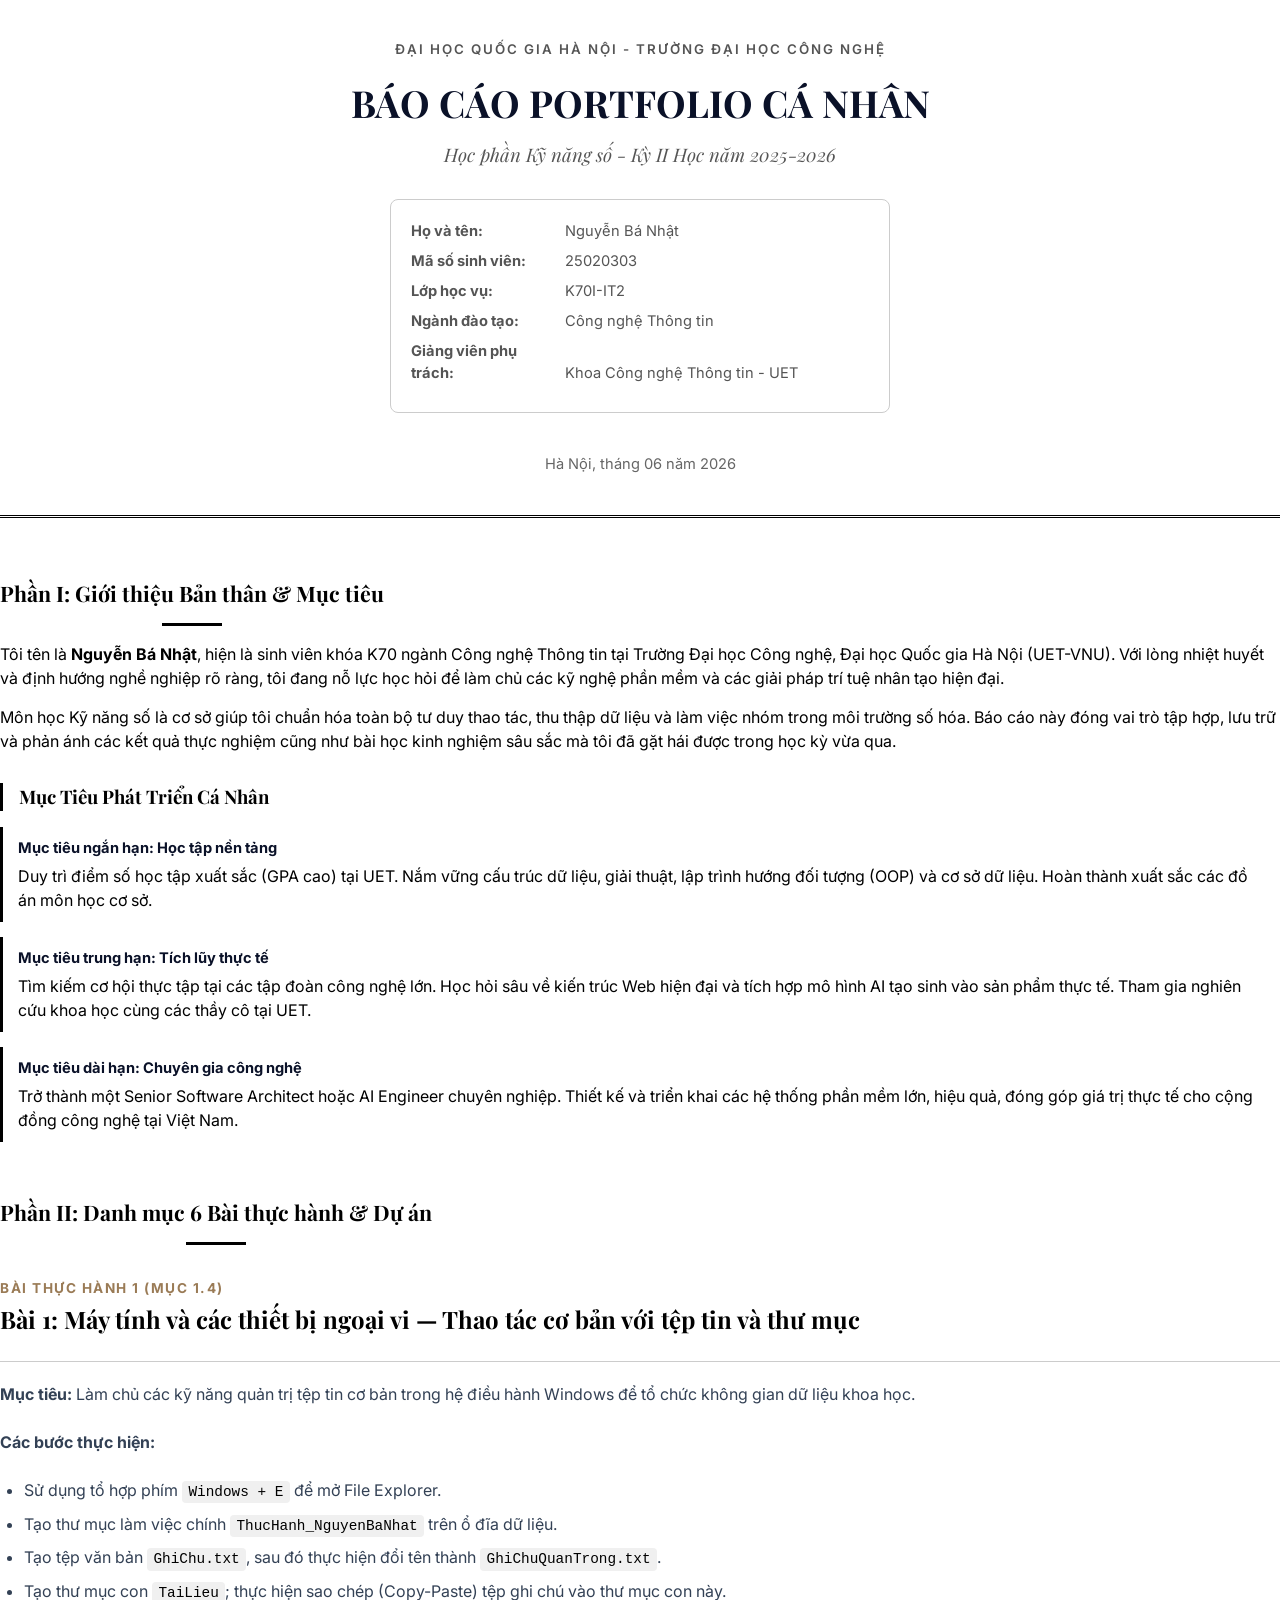
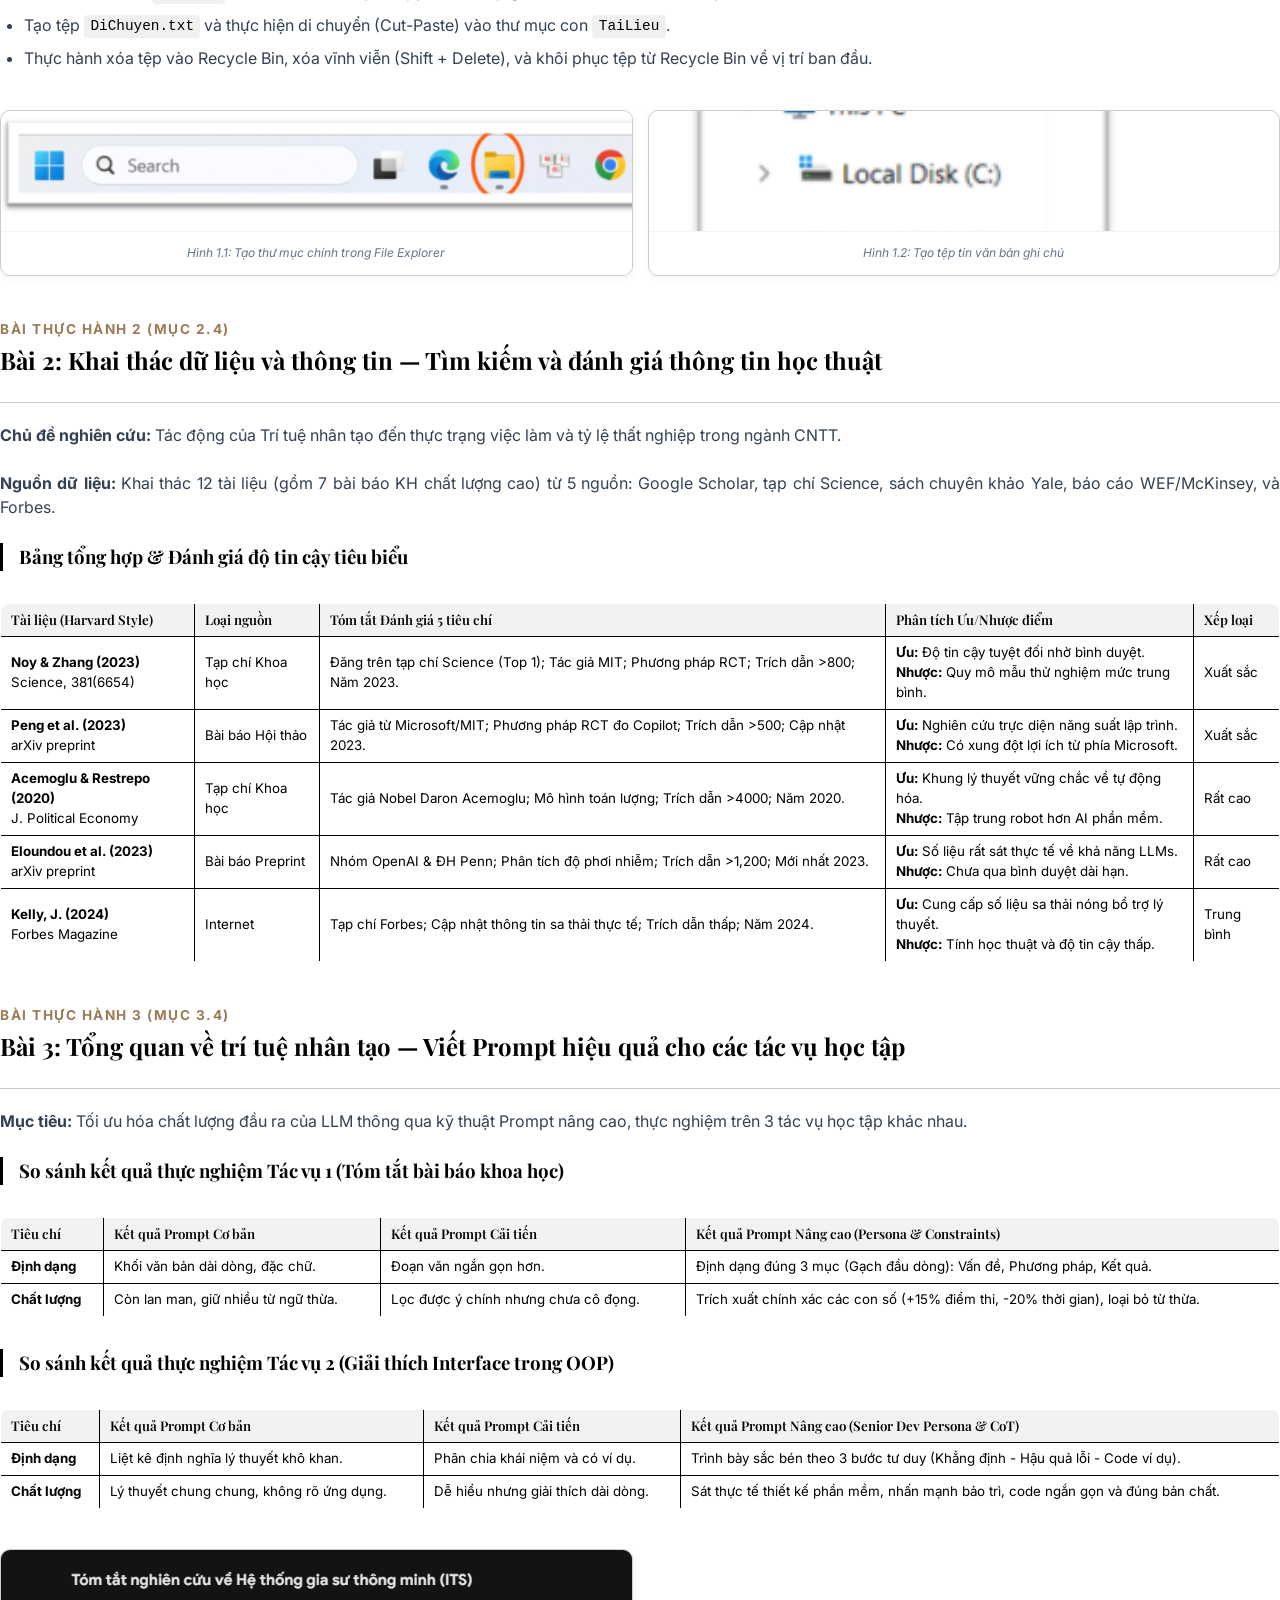
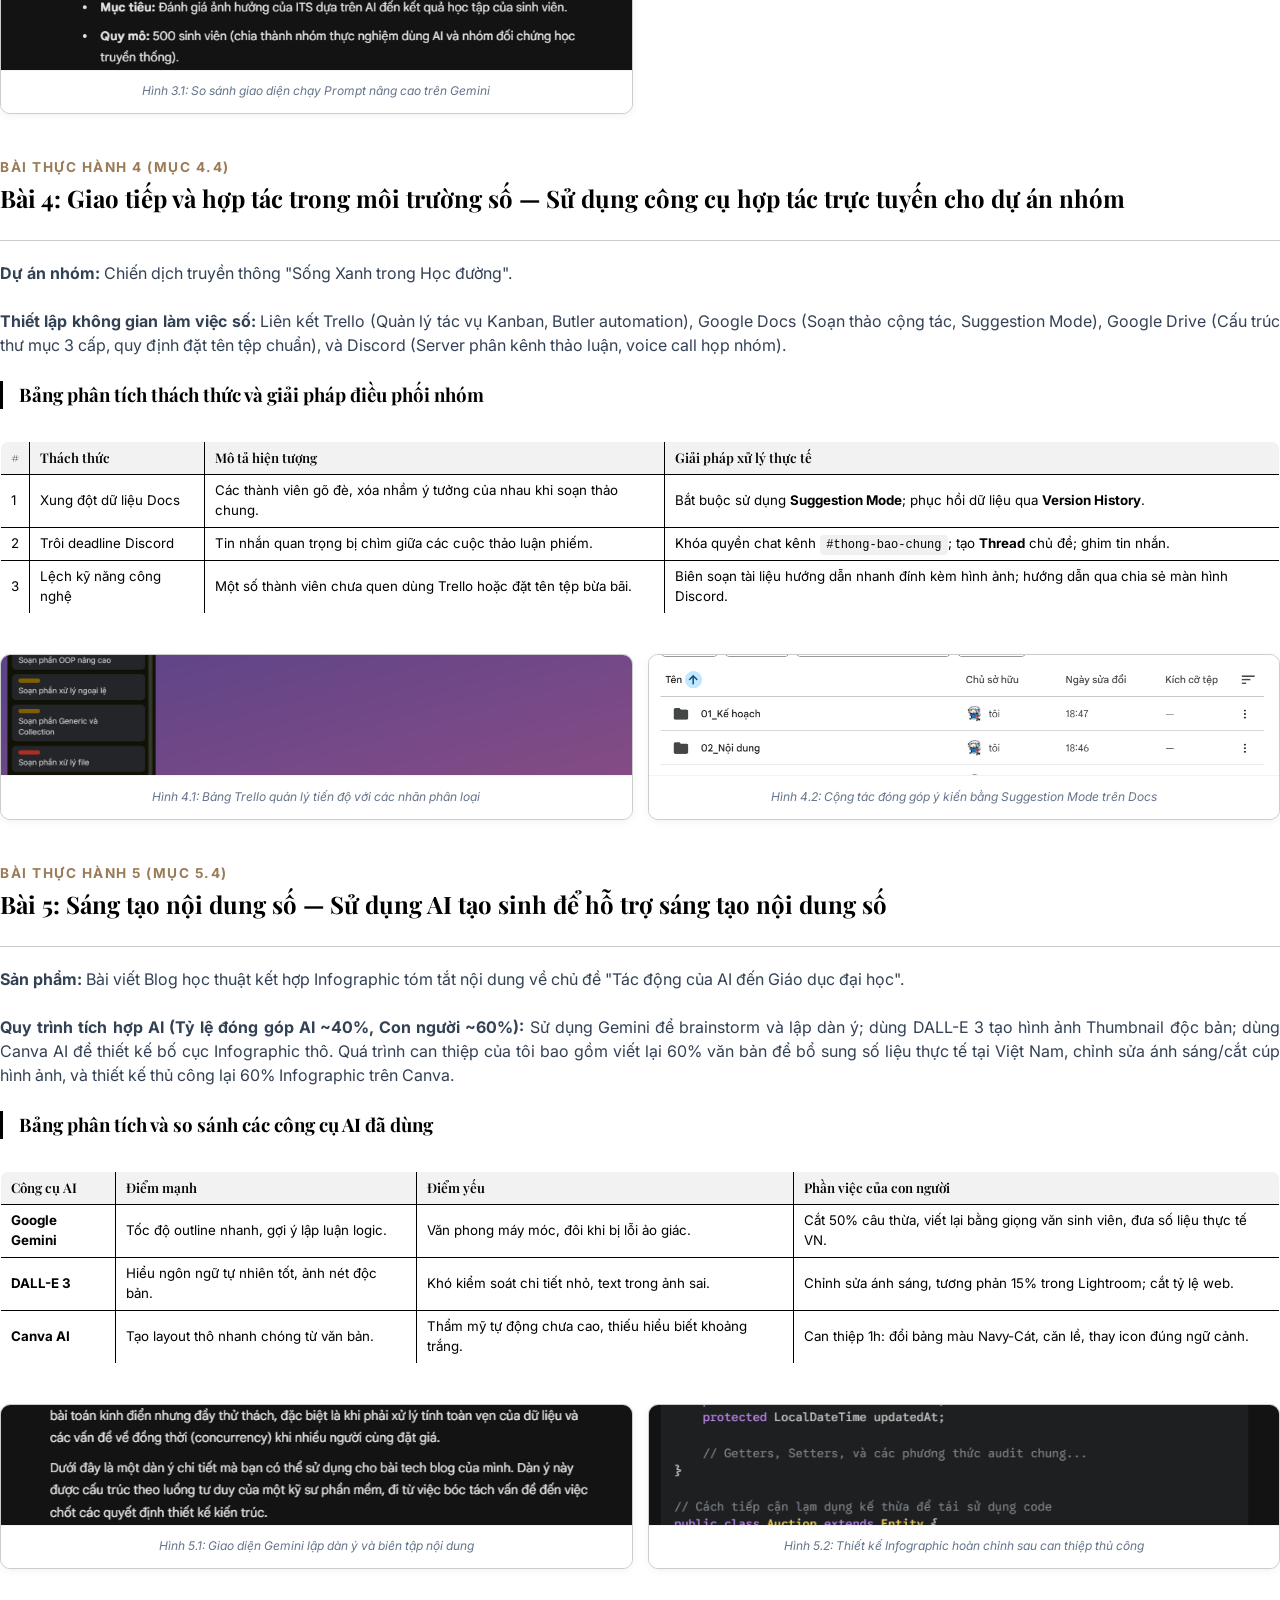
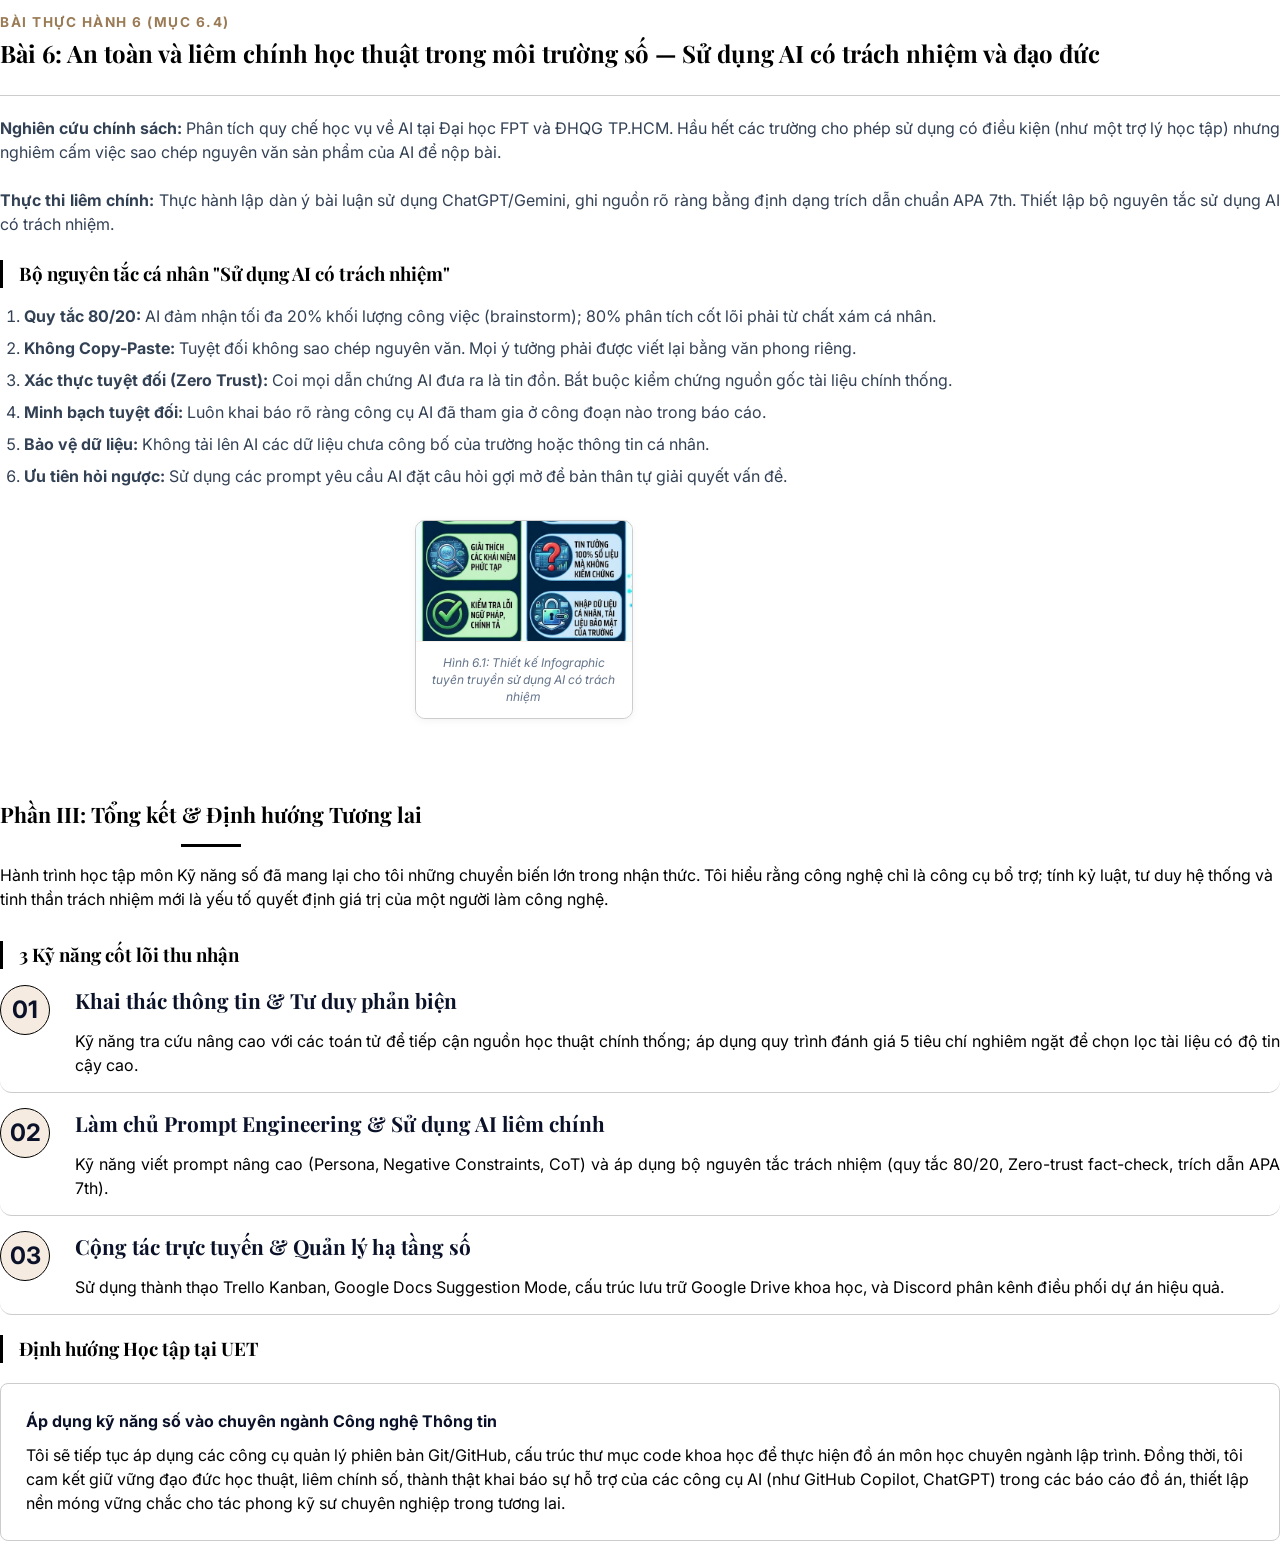
==== pdf-export.html @ 46c50c63 "feat: complete digital portfolio for Nguyen Ba Nhat 25020303" ====
<!DOCTYPE html>
<html lang="vi">
<head>
  <meta charset="UTF-8">
  <meta name="viewport" content="width=device-width, initial-scale=1.0">
  <title>Báo cáo Portfolio Cá nhân - Nguyễn Bá Nhật</title>
  <link rel="stylesheet" href="css/style.css">
  <link rel="stylesheet" href="css/print.css">
  <style>
    /* Specific print preview enhancements on screen */
    body {
      background-color: #fff;
    }
    .print-header-cover {
      text-align: center;
      padding: 40px 0;
      border-bottom: 3px double #000;
      margin-bottom: 40px;
    }
    .print-header-cover h1 {
      font-size: 28pt;
      font-family: 'Playfair Display', Georgia, serif;
      margin-bottom: 10px;
    }
    .print-header-cover p {
      font-size: 14pt;
      color: #555;
    }
    .print-meta-box {
      margin: 30px auto;
      max-width: 500px;
      border: 1px solid #ccc;
      padding: 20px;
      border-radius: 8px;
      text-align: left;
    }
    .print-meta-box p {
      margin-bottom: 8px;
      font-size: 11pt;
    }
    .print-meta-box strong {
      display: inline-block;
      width: 150px;
    }
  </style>
</head>
<body>

  <div class="container">
    
    <!-- Cover / Header Page -->
    <header class="print-header-cover">
      <p style="text-transform: uppercase; letter-spacing: 2px; font-weight: 600; font-size: 10pt;">Đại học Quốc gia Hà Nội - Trường Đại học Công nghệ</p>
      <h1 style="margin-top: 15px;">BÁO CÁO PORTFOLIO CÁ NHÂN</h1>
      <p class="serif-italic">Học phần Kỹ năng số - Kỳ II Học năm 2025-2026</p>
      
      <div class="print-meta-box">
        <p><strong>Họ và tên:</strong> Nguyễn Bá Nhật</p>
        <p><strong>Mã số sinh viên:</strong> 25020303</p>
        <p><strong>Lớp học vụ:</strong> K70I-IT2</p>
        <p><strong>Ngành đào tạo:</strong> Công nghệ Thông tin</p>
        <p><strong>Giảng viên phụ trách:</strong> Khoa Công nghệ Thông tin - UET</p>
      </div>
      <p style="margin-top: 40px; font-size: 11pt; color: #666;">Hà Nội, tháng 06 năm 2026</p>
    </header>

    <!-- SECTION 1: BIOGRAPHY & GOALS -->
    <section class="section">
      <h2 class="section-title">Phần I: Giới thiệu Bản thân & Mục tiêu</h2>
      
      <div class="bio-card" style="margin-top: 20px;">
        <p>Tôi tên là <strong>Nguyễn Bá Nhật</strong>, hiện là sinh viên khóa K70 ngành Công nghệ Thông tin tại Trường Đại học Công nghệ, Đại học Quốc gia Hà Nội (UET-VNU). Với lòng nhiệt huyết và định hướng nghề nghiệp rõ ràng, tôi đang nỗ lực học hỏi để làm chủ các kỹ nghệ phần mềm và các giải pháp trí tuệ nhân tạo hiện đại.</p>
        <p style="margin-top: 15px;">Môn học Kỹ năng số là cơ sở giúp tôi chuẩn hóa toàn bộ tư duy thao tác, thu thập dữ liệu và làm việc nhóm trong môi trường số hóa. Báo cáo này đóng vai trò tập hợp, lưu trữ và phản ánh các kết quả thực nghiệm cũng như bài học kinh nghiệm sâu sắc mà tôi đã gặt hái được trong học kỳ vừa qua.</p>
      </div>

      <h3 class="project-section-title">Mục Tiêu Phát Triển Cá Nhân</h3>
      
      <div class="goal-card">
        <h4 style="font-family: var(--font-sans); font-size: 11pt; font-weight: bold; margin-bottom: 5px;">Mục tiêu ngắn hạn: Học tập nền tảng</h4>
        <p>Duy trì điểm số học tập xuất sắc (GPA cao) tại UET. Nắm vững cấu trúc dữ liệu, giải thuật, lập trình hướng đối tượng (OOP) và cơ sở dữ liệu. Hoàn thành xuất sắc các đồ án môn học cơ sở.</p>
      </div>

      <div class="goal-card">
        <h4 style="font-family: var(--font-sans); font-size: 11pt; font-weight: bold; margin-bottom: 5px;">Mục tiêu trung hạn: Tích lũy thực tế</h4>
        <p>Tìm kiếm cơ hội thực tập tại các tập đoàn công nghệ lớn. Học hỏi sâu về kiến trúc Web hiện đại và tích hợp mô hình AI tạo sinh vào sản phẩm thực tế. Tham gia nghiên cứu khoa học cùng các thầy cô tại UET.</p>
      </div>

      <div class="goal-card" style="margin-bottom: 0;">
        <h4 style="font-family: var(--font-sans); font-size: 11pt; font-weight: bold; margin-bottom: 5px;">Mục tiêu dài hạn: Chuyên gia công nghệ</h4>
        <p>Trở thành một Senior Software Architect hoặc AI Engineer chuyên nghiệp. Thiết kế và triển khai các hệ thống phần mềm lớn, hiệu quả, đóng góp giá trị thực tế cho cộng đồng công nghệ tại Việt Nam.</p>
      </div>
    </section>

    <!-- SECTION 2: THE 6 PROJECTS (WITH PAGE BREAKS) -->
    <div class="page-break"></div>

    <section class="section">
      <h2 class="section-title" style="margin-bottom: 30px;">Phần II: Danh mục 6 Bài thực hành & Dự án</h2>

      <!-- BÀI 1 -->
      <article class="project-detail-card" id="bai1">
        <div class="project-header">
          <span class="project-code-badge">Bài thực hành 1 (Mục 1.4)</span>
          <h3 class="project-title" style="font-size: 16pt; margin-top: 5px;">Bài 1: Máy tính và các thiết bị ngoại vi — Thao tác cơ bản với tệp tin và thư mục</h3>
        </div>
        <div class="project-body">
          <p><strong>Mục tiêu:</strong> Làm chủ các kỹ năng quản trị tệp tin cơ bản trong hệ điều hành Windows để tổ chức không gian dữ liệu khoa học.</p>
          <p><strong>Các bước thực hiện:</strong></p>
          <ul>
            <li>Sử dụng tổ hợp phím <code>Windows + E</code> để mở File Explorer.</li>
            <li>Tạo thư mục làm việc chính <code>ThucHanh_NguyenBaNhat</code> trên ổ đĩa dữ liệu.</li>
            <li>Tạo tệp văn bản <code>GhiChu.txt</code>, sau đó thực hiện đổi tên thành <code>GhiChuQuanTrong.txt</code>.</li>
            <li>Tạo thư mục con <code>TaiLieu</code>; thực hiện sao chép (Copy-Paste) tệp ghi chú vào thư mục con này.</li>
            <li>Tạo tệp <code>DiChuyen.txt</code> và thực hiện di chuyển (Cut-Paste) vào thư mục con <code>TaiLieu</code>.</li>
            <li>Thực hành xóa tệp vào Recycle Bin, xóa vĩnh viễn (Shift + Delete), và khôi phục tệp từ Recycle Bin về vị trí ban đầu.</li>
          </ul>
          <div class="image-gallery">
            <div class="image-container">
              <img src="images/bai1_image1.png" alt="Mở File Explorer">
              <div class="image-caption">Hình 1.1: Tạo thư mục chính trong File Explorer</div>
            </div>
            <div class="image-container">
              <img src="images/bai1_image2.png" alt="Tạo tệp và đổi tên">
              <div class="image-caption">Hình 1.2: Tạo tệp tin văn bản ghi chú</div>
            </div>
          </div>
        </div>
      </article>

      <div class="page-break"></div>

      <!-- BÀI 2 -->
      <article class="project-detail-card" id="bai2">
        <div class="project-header">
          <span class="project-code-badge">Bài thực hành 2 (Mục 2.4)</span>
          <h3 class="project-title" style="font-size: 16pt; margin-top: 5px;">Bài 2: Khai thác dữ liệu và thông tin — Tìm kiếm và đánh giá thông tin học thuật</h3>
        </div>
        <div class="project-body">
          <p><strong>Chủ đề nghiên cứu:</strong> Tác động của Trí tuệ nhân tạo đến thực trạng việc làm và tỷ lệ thất nghiệp trong ngành CNTT.</p>
          <p><strong>Nguồn dữ liệu:</strong> Khai thác 12 tài liệu (gồm 7 bài báo KH chất lượng cao) từ 5 nguồn: Google Scholar, tạp chí Science, sách chuyên khảo Yale, báo cáo WEF/McKinsey, và Forbes.</p>
          
          <h4 class="project-section-title" style="font-size: 11pt;">Bảng tổng hợp & Đánh giá độ tin cậy tiêu biểu</h4>
          <div class="table-responsive">
            <table>
              <thead>
                <tr>
                  <th>Tài liệu (Harvard Style)</th>
                  <th>Loại nguồn</th>
                  <th>Tóm tắt Đánh giá 5 tiêu chí</th>
                  <th>Phân tích Ưu/Nhược điểm</th>
                  <th>Xếp loại</th>
                </tr>
              </thead>
              <tbody>
                <tr>
                  <td><strong>Noy & Zhang (2023)</strong><br>Science, 381(6654)</td>
                  <td>Tạp chí Khoa học</td>
                  <td>Đăng trên tạp chí Science (Top 1); Tác giả MIT; Phương pháp RCT; Trích dẫn >800; Năm 2023.</td>
                  <td><strong>Ưu:</strong> Độ tin cậy tuyệt đối nhờ bình duyệt.<br><strong>Nhược:</strong> Quy mô mẫu thử nghiệm mức trung bình.</td>
                  <td>Xuất sắc</td>
                </tr>
                <tr>
                  <td><strong>Peng et al. (2023)</strong><br>arXiv preprint</td>
                  <td>Bài báo Hội thảo</td>
                  <td>Tác giả từ Microsoft/MIT; Phương pháp RCT đo Copilot; Trích dẫn >500; Cập nhật 2023.</td>
                  <td><strong>Ưu:</strong> Nghiên cứu trực diện năng suất lập trình.<br><strong>Nhược:</strong> Có xung đột lợi ích từ phía Microsoft.</td>
                  <td>Xuất sắc</td>
                </tr>
                <tr>
                  <td><strong>Acemoglu & Restrepo (2020)</strong><br>J. Political Economy</td>
                  <td>Tạp chí Khoa học</td>
                  <td>Tác giả Nobel Daron Acemoglu; Mô hình toán lượng; Trích dẫn >4000; Năm 2020.</td>
                  <td><strong>Ưu:</strong> Khung lý thuyết vững chắc về tự động hóa.<br><strong>Nhược:</strong> Tập trung robot hơn AI phần mềm.</td>
                  <td>Rất cao</td>
                </tr>
                <tr>
                  <td><strong>Eloundou et al. (2023)</strong><br>arXiv preprint</td>
                  <td>Bài báo Preprint</td>
                  <td>Nhóm OpenAI & ĐH Penn; Phân tích độ phơi nhiễm; Trích dẫn >1,200; Mới nhất 2023.</td>
                  <td><strong>Ưu:</strong> Số liệu rất sát thực tế về khả năng LLMs.<br><strong>Nhược:</strong> Chưa qua bình duyệt dài hạn.</td>
                  <td>Rất cao</td>
                </tr>
                <tr>
                  <td><strong>Kelly, J. (2024)</strong><br>Forbes Magazine</td>
                  <td>Internet</td>
                  <td>Tạp chí Forbes; Cập nhật thông tin sa thải thực tế; Trích dẫn thấp; Năm 2024.</td>
                  <td><strong>Ưu:</strong> Cung cấp số liệu sa thải nóng bổ trợ lý thuyết.<br><strong>Nhược:</strong> Tính học thuật và độ tin cậy thấp.</td>
                  <td>Trung bình</td>
                </tr>
              </tbody>
            </table>
          </div>
        </div>
      </article>

      <div class="page-break"></div>

      <!-- BÀI 3 -->
      <article class="project-detail-card" id="bai3">
        <div class="project-header">
          <span class="project-code-badge">Bài thực hành 3 (Mục 3.4)</span>
          <h3 class="project-title" style="font-size: 16pt; margin-top: 5px;">Bài 3: Tổng quan về trí tuệ nhân tạo — Viết Prompt hiệu quả cho các tác vụ học tập</h3>
        </div>
        <div class="project-body">
          <p><strong>Mục tiêu:</strong> Tối ưu hóa chất lượng đầu ra của LLM thông qua kỹ thuật Prompt nâng cao, thực nghiệm trên 3 tác vụ học tập khác nhau.</p>
          
          <h4 class="project-section-title" style="font-size: 11pt;">So sánh kết quả thực nghiệm Tác vụ 1 (Tóm tắt bài báo khoa học)</h4>
          <div class="table-responsive">
            <table>
              <thead>
                <tr>
                  <th>Tiêu chí</th>
                  <th>Kết quả Prompt Cơ bản</th>
                  <th>Kết quả Prompt Cải tiến</th>
                  <th>Kết quả Prompt Nâng cao (Persona & Constraints)</th>
                </tr>
              </thead>
              <tbody>
                <tr>
                  <td><strong>Định dạng</strong></td>
                  <td>Khối văn bản dài dòng, đặc chữ.</td>
                  <td>Đoạn văn ngắn gọn hơn.</td>
                  <td>Định dạng đúng 3 mục (Gạch đầu dòng): Vấn đề, Phương pháp, Kết quả.</td>
                </tr>
                <tr>
                  <td><strong>Chất lượng</strong></td>
                  <td>Còn lan man, giữ nhiều từ ngữ thừa.</td>
                  <td>Lọc được ý chính nhưng chưa cô đọng.</td>
                  <td>Trích xuất chính xác các con số (+15% điểm thi, -20% thời gian), loại bỏ từ thừa.</td>
                </tr>
              </tbody>
            </table>
          </div>

          <h4 class="project-section-title" style="font-size: 11pt;">So sánh kết quả thực nghiệm Tác vụ 2 (Giải thích Interface trong OOP)</h4>
          <div class="table-responsive">
            <table>
              <thead>
                <tr>
                  <th>Tiêu chí</th>
                  <th>Kết quả Prompt Cơ bản</th>
                  <th>Kết quả Prompt Cải tiến</th>
                  <th>Kết quả Prompt Nâng cao (Senior Dev Persona & CoT)</th>
                </tr>
              </thead>
              <tbody>
                <tr>
                  <td><strong>Định dạng</strong></td>
                  <td>Liệt kê định nghĩa lý thuyết khô khan.</td>
                  <td>Phân chia khái niệm và có ví dụ.</td>
                  <td>Trình bày sắc bén theo 3 bước tư duy (Khẳng định - Hậu quả lỗi - Code ví dụ).</td>
                </tr>
                <tr>
                  <td><strong>Chất lượng</strong></td>
                  <td>Lý thuyết chung chung, không rõ ứng dụng.</td>
                  <td>Dễ hiểu nhưng giải thích dài dòng.</td>
                  <td>Sát thực tế thiết kế phần mềm, nhấn mạnh bảo trì, code ngắn gọn và đúng bản chất.</td>
                </tr>
              </tbody>
            </table>
          </div>
          
          <div class="image-gallery">
            <div class="image-container">
              <img src="images/bai3_image1.png" alt="Giao diện Gemini Prompt">
              <div class="image-caption">Hình 3.1: So sánh giao diện chạy Prompt nâng cao trên Gemini</div>
            </div>
          </div>
        </div>
      </article>

      <div class="page-break"></div>

      <!-- BÀI 4 -->
      <article class="project-detail-card" id="bai4">
        <div class="project-header">
          <span class="project-code-badge">Bài thực hành 4 (Mục 4.4)</span>
          <h3 class="project-title" style="font-size: 16pt; margin-top: 5px;">Bài 4: Giao tiếp và hợp tác trong môi trường số — Sử dụng công cụ hợp tác trực tuyến cho dự án nhóm</h3>
        </div>
        <div class="project-body">
          <p><strong>Dự án nhóm:</strong> Chiến dịch truyền thông "Sống Xanh trong Học đường".</p>
          <p><strong>Thiết lập không gian làm việc số:</strong> Liên kết Trello (Quản lý tác vụ Kanban, Butler automation), Google Docs (Soạn thảo cộng tác, Suggestion Mode), Google Drive (Cấu trúc thư mục 3 cấp, quy định đặt tên tệp chuẩn), và Discord (Server phân kênh thảo luận, voice call họp nhóm).</p>
          
          <h4 class="project-section-title" style="font-size: 11pt;">Bảng phân tích thách thức và giải pháp điều phối nhóm</h4>
          <div class="table-responsive">
            <table>
              <thead>
                <tr>
                  <th>#</th>
                  <th>Thách thức</th>
                  <th>Mô tả hiện tượng</th>
                  <th>Giải pháp xử lý thực tế</th>
                </tr>
              </thead>
              <tbody>
                <tr>
                  <td>1</td>
                  <td>Xung đột dữ liệu Docs</td>
                  <td>Các thành viên gõ đè, xóa nhầm ý tưởng của nhau khi soạn thảo chung.</td>
                  <td>Bắt buộc sử dụng <strong>Suggestion Mode</strong>; phục hồi dữ liệu qua <strong>Version History</strong>.</td>
                </tr>
                <tr>
                  <td>2</td>
                  <td>Trôi deadline Discord</td>
                  <td>Tin nhắn quan trọng bị chìm giữa các cuộc thảo luận phiếm.</td>
                  <td>Khóa quyền chat kênh <code>#thong-bao-chung</code>; tạo <strong>Thread</strong> chủ đề; ghim tin nhắn.</td>
                </tr>
                <tr>
                  <td>3</td>
                  <td>Lệch kỹ năng công nghệ</td>
                  <td>Một số thành viên chưa quen dùng Trello hoặc đặt tên tệp bừa bãi.</td>
                  <td>Biên soạn tài liệu hướng dẫn nhanh đính kèm hình ảnh; hướng dẫn qua chia sẻ màn hình Discord.</td>
                </tr>
              </tbody>
            </table>
          </div>

          <div class="image-gallery">
            <div class="image-container">
              <img src="images/bai4_(2)_80d5d9b0c937e09552dcafcce8f8a5b0e832713e.png" alt="Trello Kanban">
              <div class="image-caption">Hình 4.1: Bảng Trello quản lý tiến độ với các nhãn phân loại</div>
            </div>
            <div class="image-container">
              <img src="images/bai4_(2)_13f76d329a7dc441f8fa4ffda34621fa7b4040cb.png" alt="Docs comments">
              <div class="image-caption">Hình 4.2: Cộng tác đóng góp ý kiến bằng Suggestion Mode trên Docs</div>
            </div>
          </div>
        </div>
      </article>

      <div class="page-break"></div>

      <!-- BÀI 5 -->
      <article class="project-detail-card" id="bai5">
        <div class="project-header">
          <span class="project-code-badge">Bài thực hành 5 (Mục 5.4)</span>
          <h3 class="project-title" style="font-size: 16pt; margin-top: 5px;">Bài 5: Sáng tạo nội dung số — Sử dụng AI tạo sinh để hỗ trợ sáng tạo nội dung số</h3>
        </div>
        <div class="project-body">
          <p><strong>Sản phẩm:</strong> Bài viết Blog học thuật kết hợp Infographic tóm tắt nội dung về chủ đề "Tác động của AI đến Giáo dục đại học".</p>
          <p><strong>Quy trình tích hợp AI (Tỷ lệ đóng góp AI ~40%, Con người ~60%):</strong> Sử dụng Gemini để brainstorm và lập dàn ý; dùng DALL-E 3 tạo hình ảnh Thumbnail độc bản; dùng Canva AI để thiết kế bố cục Infographic thô. Quá trình can thiệp của tôi bao gồm viết lại 60% văn bản để bổ sung số liệu thực tế tại Việt Nam, chỉnh sửa ánh sáng/cắt cúp hình ảnh, và thiết kế thủ công lại 60% Infographic trên Canva.</p>

          <h4 class="project-section-title" style="font-size: 11pt;">Bảng phân tích và so sánh các công cụ AI đã dùng</h4>
          <div class="table-responsive">
            <table>
              <thead>
                <tr>
                  <th>Công cụ AI</th>
                  <th>Điểm mạnh</th>
                  <th>Điểm yếu</th>
                  <th>Phần việc của con người</th>
                </tr>
              </thead>
              <tbody>
                <tr>
                  <td><strong>Google Gemini</strong></td>
                  <td>Tốc độ outline nhanh, gợi ý lập luận logic.</td>
                  <td>Văn phong máy móc, đôi khi bị lỗi ảo giác.</td>
                  <td>Cắt 50% câu thừa, viết lại bằng giọng văn sinh viên, đưa số liệu thực tế VN.</td>
                </tr>
                <tr>
                  <td><strong>DALL-E 3</strong></td>
                  <td>Hiểu ngôn ngữ tự nhiên tốt, ảnh nét độc bản.</td>
                  <td>Khó kiểm soát chi tiết nhỏ, text trong ảnh sai.</td>
                  <td>Chỉnh sửa ánh sáng, tương phản 15% trong Lightroom; cắt tỷ lệ web.</td>
                </tr>
                <tr>
                  <td><strong>Canva AI</strong></td>
                  <td>Tạo layout thô nhanh chóng từ văn bản.</td>
                  <td>Thẩm mỹ tự động chưa cao, thiếu hiểu biết khoảng trắng.</td>
                  <td>Can thiệp 1h: đổi bảng màu Navy-Cát, căn lề, thay icon đúng ngữ cảnh.</td>
                </tr>
              </tbody>
            </table>
          </div>

          <div class="image-gallery">
            <div class="image-container">
              <img src="images/bai5-bao-cao-hoan-chinh_adabdca97a1362fccfc19e27cd3705e4e8fc357b.png" alt="Gemini prompt">
              <div class="image-caption">Hình 5.1: Giao diện Gemini lập dàn ý và biên tập nội dung</div>
            </div>
            <div class="image-container">
              <img src="images/bai5-bao-cao-hoan-chinh_466dec86fec41b1c2113a55e6bddceabb9483af5.png" alt="Canva final design">
              <div class="image-caption">Hình 5.2: Thiết kế Infographic hoàn chỉnh sau can thiệp thủ công</div>
            </div>
          </div>
        </div>
      </article>

      <div class="page-break"></div>

      <!-- BÀI 6 -->
      <article class="project-detail-card" id="bai6" style="margin-bottom: 0;">
        <div class="project-header">
          <span class="project-code-badge">Bài thực hành 6 (Mục 6.4)</span>
          <h3 class="project-title" style="font-size: 16pt; margin-top: 5px;">Bài 6: An toàn và liêm chính học thuật trong môi trường số — Sử dụng AI có trách nhiệm và đạo đức</h3>
        </div>
        <div class="project-body">
          <p><strong>Nghiên cứu chính sách:</strong> Phân tích quy chế học vụ về AI tại Đại học FPT và ĐHQG TP.HCM. Hầu hết các trường cho phép sử dụng có điều kiện (như một trợ lý học tập) nhưng nghiêm cấm việc sao chép nguyên văn sản phẩm của AI để nộp bài.</p>
          <p><strong>Thực thi liêm chính:</strong> Thực hành lập dàn ý bài luận sử dụng ChatGPT/Gemini, ghi nguồn rõ ràng bằng định dạng trích dẫn chuẩn APA 7th. Thiết lập bộ nguyên tắc sử dụng AI có trách nhiệm.</p>

          <h4 class="project-section-title" style="font-size: 11pt;">Bộ nguyên tắc cá nhân "Sử dụng AI có trách nhiệm"</h4>
          <ol>
            <li><strong>Quy tắc 80/20:</strong> AI đảm nhận tối đa 20% khối lượng công việc (brainstorm); 80% phân tích cốt lõi phải từ chất xám cá nhân.</li>
            <li><strong>Không Copy-Paste:</strong> Tuyệt đối không sao chép nguyên văn. Mọi ý tưởng phải được viết lại bằng văn phong riêng.</li>
            <li><strong>Xác thực tuyệt đối (Zero Trust):</strong> Coi mọi dẫn chứng AI đưa ra là tin đồn. Bắt buộc kiểm chứng nguồn gốc tài liệu chính thống.</li>
            <li><strong>Minh bạch tuyệt đối:</strong> Luôn khai báo rõ ràng công cụ AI đã tham gia ở công đoạn nào trong báo cáo.</li>
            <li><strong>Bảo vệ dữ liệu:</strong> Không tải lên AI các dữ liệu chưa công bố của trường hoặc thông tin cá nhân.</li>
            <li><strong>Ưu tiên hỏi ngược:</strong> Sử dụng các prompt yêu cầu AI đặt câu hỏi gợi mở để bản thân tự giải quyết vấn đề.</li>
          </ol>

          <div class="image-gallery" style="grid-template-columns: 1fr; max-width: 450px; margin: 2rem auto 0 auto;">
            <div class="image-container">
              <img src="images/bai6_image1.jpg" alt="AI Ethics Infographic" style="height: auto; max-height: 500px; object-fit: contain;">
              <div class="image-caption">Hình 6.1: Thiết kế Infographic tuyên truyền sử dụng AI có trách nhiệm</div>
            </div>
          </div>
        </div>
      </article>
    </section>

    <!-- SECTION 3: REFLECTIONS & SKILLS -->
    <div class="page-break"></div>

    <section class="section">
      <h2 class="section-title">Phần III: Tổng kết & Định hướng Tương lai</h2>
      
      <div class="bio-card" style="margin-top: 20px;">
        <p>Hành trình học tập môn Kỹ năng số đã mang lại cho tôi những chuyển biến lớn trong nhận thức. Tôi hiểu rằng công nghệ chỉ là công cụ bổ trợ; tính kỷ luật, tư duy hệ thống và tinh thần trách nhiệm mới là yếu tố quyết định giá trị của một người làm công nghệ.</p>
      </div>

      <h3 class="project-section-title">3 Kỹ năng cốt lõi thu nhận</h3>
      
      <div class="skill-row" style="margin-top: 20px;">
        <div class="skill-icon-box">01</div>
        <div class="skill-details">
          <h4>Khai thác thông tin & Tư duy phản biện</h4>
          <p>Kỹ năng tra cứu nâng cao với các toán tử để tiếp cận nguồn học thuật chính thống; áp dụng quy trình đánh giá 5 tiêu chí nghiêm ngặt để chọn lọc tài liệu có độ tin cậy cao.</p>
        </div>
      </div>

      <div class="skill-row">
        <div class="skill-icon-box">02</div>
        <div class="skill-details">
          <h4>Làm chủ Prompt Engineering & Sử dụng AI liêm chính</h4>
          <p>Kỹ năng viết prompt nâng cao (Persona, Negative Constraints, CoT) và áp dụng bộ nguyên tắc trách nhiệm (quy tắc 80/20, Zero-trust fact-check, trích dẫn APA 7th).</p>
        </div>
      </div>

      <div class="skill-row" style="border-bottom: none; margin-bottom: 0; padding-bottom: 0;">
        <div class="skill-icon-box">03</div>
        <div class="skill-details">
          <h4>Cộng tác trực tuyến & Quản lý hạ tầng số</h4>
          <p>Sử dụng thành thạo Trello Kanban, Google Docs Suggestion Mode, cấu trúc lưu trữ Google Drive khoa học, và Discord phân kênh điều phối dự án hiệu quả.</p>
        </div>
      </div>

      <div class="page-break"></div>

      <h3 class="project-section-title">Định hướng Học tập tại UET</h3>
      <div style="border: 1px solid #ccc; padding: 25px; border-radius: 8px; margin-top: 20px;">
        <h4 style="font-family: var(--font-sans); font-size: 12pt; font-weight: bold; margin-bottom: 10px;">Áp dụng kỹ năng số vào chuyên ngành Công nghệ Thông tin</h4>
        <p>Tôi sẽ tiếp tục áp dụng các công cụ quản lý phiên bản Git/GitHub, cấu trúc thư mục code khoa học để thực hiện đồ án môn học chuyên ngành lập trình. Đồng thời, tôi cam kết giữ vững đạo đức học thuật, liêm chính số, thành thật khai báo sự hỗ trợ của các công cụ AI (như GitHub Copilot, ChatGPT) trong các báo cáo đồ án, thiết lập nền móng vững chắc cho tác phong kỹ sư chuyên nghiệp trong tương lai.</p>
      </div>
    </section>

  </div>

  <script src="js/main.js"></script>
  <script src="js/pdf.js"></script>
</body>
</html>
---- css/style.css ----
/* ==========================================
   DARK ACADEMIA MEETS MODERN TECH
   Design System & Main Stylesheet
   Owner: Nguyen Ba Nhat (25020303)
   ========================================== */

/* Google Fonts Import */
@import url('https://fonts.googleapis.com/css2?family=Inter:wght@300;400;500;600;700&family=Playfair+Display:ital,wght@0,400;0,600;0,700;1,400&display=swap');

:root {
  /* Color Palette */
  --bg-cream: #FAF6F0;
  --bg-cream-dark: #F5EBE0;
  --navy-dark: #0A1128;
  --navy-medium: #111F4D;
  --navy-light: #1C3177;
  --gold-primary: #C5A880;
  --gold-accent: #D4AF37;
  --gold-dark: #9A7B56;
  --text-dark: #1E293B;
  --text-light: #F8FAFC;
  --text-muted: #64748B;
  --border-gold: rgba(197, 168, 128, 0.3);
  --border-white: rgba(255, 255, 255, 0.1);
  --glass-bg: rgba(250, 246, 240, 0.85);
  --glass-bg-dark: rgba(10, 17, 40, 0.85);
  
  /* Fonts */
  --font-serif: 'Playfair Display', Georgia, serif;
  --font-sans: 'Inter', system-ui, -apple-system, sans-serif;
  
  /* Shadows & Transitions */
  --shadow-sm: 0 2px 8px rgba(10, 17, 40, 0.05);
  --shadow-md: 0 8px 20px rgba(10, 17, 40, 0.08);
  --shadow-lg: 0 15px 35px rgba(10, 17, 40, 0.12);
  --transition-smooth: all 0.4s cubic-bezier(0.16, 1, 0.3, 1);
}

/* Reset & Base Styles */
* {
  box-sizing: border-box;
  margin: 0;
  padding: 0;
}

html {
  scroll-behavior: smooth;
}

body {
  font-family: var(--font-sans);
  color: var(--text-dark);
  background-color: var(--bg-cream);
  line-height: 1.6;
  overflow-x: hidden;
}

h1, h2, h3, h4, h5, h6 {
  font-family: var(--font-serif);
  font-weight: 700;
  color: var(--navy-dark);
}

a {
  text-decoration: none;
  color: inherit;
  transition: var(--transition-smooth);
}

/* Scrollbar Style */
::-webkit-scrollbar {
  width: 10px;
}
::-webkit-scrollbar-track {
  background: var(--bg-cream-dark);
}
::-webkit-scrollbar-thumb {
  background: var(--navy-medium);
  border-radius: 5px;
  border: 2px solid var(--bg-cream-dark);
}
::-webkit-scrollbar-thumb:hover {
  background: var(--gold-accent);
}

/* Typography Helpers */
.serif-italic {
  font-family: var(--font-serif);
  font-style: italic;
}

/* Navigation Bar */
.navbar {
  position: fixed;
  top: 0;
  left: 0;
  width: 100%;
  z-index: 1000;
  background-color: var(--glass-bg);
  backdrop-filter: blur(12px);
  -webkit-backdrop-filter: blur(12px);
  border-bottom: 1px solid var(--border-gold);
  box-shadow: var(--shadow-sm);
  transition: var(--transition-smooth);
}

.navbar-container {
  display: flex;
  justify-content: space-between;
  align-items: center;
  max-width: 1200px;
  margin: 0 auto;
  padding: 1rem 2rem;
}

.logo a {
  display: flex;
  flex-direction: column;
}

.logo-title {
  font-family: var(--font-serif);
  font-size: 1.4rem;
  font-weight: 700;
  color: var(--navy-dark);
  letter-spacing: 0.5px;
}

.logo-subtitle {
  font-size: 0.75rem;
  text-transform: uppercase;
  letter-spacing: 2px;
  color: var(--gold-dark);
  font-weight: 600;
}

.nav-menu {
  display: flex;
  align-items: center;
  list-style: none;
  gap: 2rem;
}

.nav-link {
  font-weight: 500;
  font-size: 0.95rem;
  color: var(--navy-dark);
  position: relative;
  padding: 0.5rem 0;
  letter-spacing: 0.5px;
}

.nav-link::after {
  content: '';
  position: absolute;
  bottom: 0;
  left: 0;
  width: 0;
  height: 2px;
  background-color: var(--gold-accent);
  transition: var(--transition-smooth);
}

.nav-link:hover {
  color: var(--gold-dark);
}

.nav-link:hover::after,
.nav-link.active::after {
  width: 100%;
}

.nav-link.active {
  color: var(--navy-medium);
  font-weight: 600;
}

/* Premium PDF Button */
.btn-pdf {
  display: flex;
  align-items: center;
  gap: 0.5rem;
  background: linear-gradient(135deg, var(--navy-dark), var(--navy-medium));
  color: var(--text-light);
  padding: 0.6rem 1.2rem;
  border-radius: 30px;
  font-size: 0.85rem;
  font-weight: 600;
  border: 1px solid var(--gold-primary);
  box-shadow: 0 4px 15px rgba(26, 31, 77, 0.2);
  cursor: pointer;
  transition: var(--transition-smooth);
}

.btn-pdf:hover {
  transform: translateY(-2px);
  background: linear-gradient(135deg, var(--navy-medium), var(--navy-light));
  box-shadow: 0 6px 20px rgba(197, 168, 128, 0.4);
  border-color: var(--gold-accent);
}

.btn-pdf svg {
  fill: currentColor;
  width: 16px;
  height: 16px;
}

.menu-toggle {
  display: none;
  flex-direction: column;
  justify-content: space-between;
  width: 24px;
  height: 18px;
  cursor: pointer;
}

.menu-toggle span {
  display: block;
  height: 2px;
  width: 100%;
  background-color: var(--navy-dark);
  border-radius: 2px;
  transition: var(--transition-smooth);
}

/* Hero Section */
.hero {
  position: relative;
  height: 80vh;
  min-height: 500px;
  display: flex;
  align-items: center;
  justify-content: center;
  text-align: center;
  color: var(--text-light);
  padding: 0 1.5rem;
  margin-bottom: 4rem;
  background-size: cover;
  background-position: center;
  background-attachment: fixed;
}

.hero-overlay {
  position: absolute;
  top: 0;
  left: 0;
  width: 100%;
  height: 100%;
  background: linear-gradient(
    to bottom,
    rgba(10, 17, 40, 0.85),
    rgba(10, 17, 40, 0.95)
  );
  z-index: 1;
}

.hero-content {
  position: relative;
  z-index: 2;
  max-width: 800px;
  animation: fadeInUp 1s ease-out;
}

.hero-badge {
  font-size: 0.8rem;
  letter-spacing: 3px;
  text-transform: uppercase;
  color: var(--gold-accent);
  margin-bottom: 1rem;
  font-weight: 700;
  display: inline-block;
  border: 1px solid var(--gold-primary);
  padding: 0.4rem 1.2rem;
  border-radius: 20px;
  background: rgba(197, 168, 128, 0.1);
  backdrop-filter: blur(5px);
}

.hero h1 {
  font-size: 3.5rem;
  color: var(--text-light);
  line-height: 1.2;
  margin-bottom: 1.5rem;
  font-weight: 700;
  letter-spacing: -0.5px;
}

.hero p {
  font-size: 1.2rem;
  color: var(--bg-cream-dark);
  margin-bottom: 2rem;
  font-family: var(--font-serif);
  font-style: italic;
}

/* Core Container */
.container {
  max-width: 1200px;
  margin: 0 auto;
  padding: 0 2rem;
}

/* Sections */
.section {
  padding: 5rem 0;
  position: relative;
}

.section-dark {
  background-color: var(--navy-dark);
  color: var(--text-light);
}

.section-dark h2 {
  color: var(--text-light);
}

.section-title-wrap {
  text-align: center;
  margin-bottom: 4rem;
}

.section-title {
  font-size: 2.2rem;
  position: relative;
  display: inline-block;
  padding-bottom: 1rem;
  margin-bottom: 1rem;
}

.section-title::after {
  content: '';
  position: absolute;
  bottom: 0;
  left: 50%;
  transform: translateX(-50%);
  width: 60px;
  height: 3px;
  background-color: var(--gold-accent);
}

.section-subtitle {
  font-family: var(--font-serif);
  font-style: italic;
  color: var(--gold-dark);
}

/* Cards & Layout Grid */
.grid-2 {
  display: grid;
  grid-template-columns: repeat(2, 1fr);
  gap: 3rem;
}

.grid-3 {
  display: grid;
  grid-template-columns: repeat(3, 1fr);
  gap: 2.5rem;
}

/* Bio Card */
.bio-card {
  background-color: var(--bg-cream-dark);
  border: 1px solid var(--border-gold);
  border-radius: 12px;
  padding: 3rem;
  box-shadow: var(--shadow-md);
  transition: var(--transition-smooth);
}

.bio-card:hover {
  transform: translateY(-5px);
  box-shadow: var(--shadow-lg);
  border-color: var(--gold-accent);
}

.bio-header {
  display: flex;
  align-items: center;
  gap: 2rem;
  margin-bottom: 2rem;
}

.avatar-placeholder {
  width: 100px;
  height: 100px;
  border-radius: 50%;
  background: linear-gradient(135deg, var(--navy-dark), var(--navy-medium));
  display: flex;
  align-items: center;
  justify-content: center;
  font-family: var(--font-serif);
  font-size: 2.5rem;
  color: var(--gold-accent);
  border: 3px solid var(--gold-primary);
  box-shadow: var(--shadow-sm);
  flex-shrink: 0;
}

.bio-name {
  font-size: 1.8rem;
  margin-bottom: 0.2rem;
}

.bio-meta {
  list-style: none;
  font-size: 0.9rem;
  color: var(--text-muted);
}

.bio-meta li {
  margin-bottom: 0.4rem;
  display: flex;
  align-items: center;
  gap: 0.5rem;
}

.bio-meta strong {
  color: var(--navy-dark);
}

.bio-body p {
  margin-bottom: 1.5rem;
  text-align: justify;
}

/* Goals Section */
.goal-card {
  background: white;
  border-left: 5px solid var(--navy-medium);
  padding: 2rem;
  border-radius: 0 12px 12px 0;
  box-shadow: var(--shadow-sm);
  transition: var(--transition-smooth);
  border-top: 1px solid rgba(0,0,0,0.02);
  border-right: 1px solid rgba(0,0,0,0.02);
  border-bottom: 1px solid rgba(0,0,0,0.02);
}

.goal-card:hover {
  transform: translateX(8px);
  box-shadow: var(--shadow-md);
  border-left-color: var(--gold-accent);
}

.goal-card h3 {
  font-size: 1.4rem;
  margin-bottom: 1rem;
  display: flex;
  align-items: center;
  gap: 0.8rem;
}

.goal-card .badge {
  font-family: var(--font-sans);
  font-size: 0.75rem;
  padding: 0.2rem 0.8rem;
  background-color: var(--bg-cream-dark);
  color: var(--gold-dark);
  font-weight: 600;
  border-radius: 12px;
}

/* Projects Navigation & Index */
.projects-index {
  background-color: var(--bg-cream-dark);
  padding: 2rem;
  border-radius: 12px;
  border: 1px solid var(--border-gold);
  margin-bottom: 4rem;
}

.projects-index h3 {
  margin-bottom: 1.5rem;
  text-align: center;
  font-size: 1.5rem;
}

.projects-index-grid {
  display: grid;
  grid-template-columns: repeat(2, 1fr);
  gap: 1.5rem;
}

.project-index-item {
  background: var(--bg-cream);
  padding: 1.2rem;
  border-radius: 8px;
  border: 1px solid rgba(197, 168, 128, 0.2);
  display: flex;
  align-items: flex-start;
  gap: 1rem;
  transition: var(--transition-smooth);
}

.project-index-item:hover {
  transform: translateY(-3px);
  border-color: var(--gold-accent);
  box-shadow: var(--shadow-sm);
}

.project-num-badge {
  background: var(--navy-dark);
  color: var(--gold-accent);
  font-weight: 700;
  width: 28px;
  height: 28px;
  border-radius: 50%;
  display: flex;
  align-items: center;
  justify-content: center;
  flex-shrink: 0;
  font-size: 0.85rem;
}

.project-index-title {
  font-weight: 600;
  font-size: 0.95rem;
  color: var(--navy-dark);
}

/* Projects Detailed Layout */
.project-detail-card {
  background: white;
  border-radius: 16px;
  border: 1px solid var(--border-gold);
  padding: 3.5rem;
  margin-bottom: 5rem;
  box-shadow: var(--shadow-md);
  transition: var(--transition-smooth);
}

.project-detail-card:hover {
  box-shadow: var(--shadow-lg);
}

.project-header {
  border-bottom: 2px solid var(--bg-cream-dark);
  padding-bottom: 2rem;
  margin-bottom: 2.5rem;
}

.project-meta-top {
  display: flex;
  justify-content: space-between;
  align-items: center;
  margin-bottom: 1rem;
}

.project-code-badge {
  font-family: var(--font-sans);
  text-transform: uppercase;
  letter-spacing: 1.5px;
  font-weight: 700;
  color: var(--gold-dark);
  font-size: 0.85rem;
}

.project-title {
  font-size: 2.2rem;
  line-height: 1.3;
  margin-bottom: 1rem;
}

.project-section-title {
  font-size: 1.4rem;
  color: var(--navy-medium);
  margin: 2.5rem 0 1rem 0;
  border-left: 4px solid var(--gold-primary);
  padding-left: 1rem;
}

.project-body p {
  margin-bottom: 1.5rem;
  text-align: justify;
  color: #334155;
}

.project-body ul, .project-body ol {
  margin-bottom: 1.5rem;
  padding-left: 1.5rem;
}

.project-body li {
  margin-bottom: 0.5rem;
  color: #334155;
}

/* Project Highlights & Info Callouts */
.highlight-box {
  background-color: var(--bg-cream-dark);
  border-left: 4px solid var(--gold-accent);
  padding: 1.5rem;
  border-radius: 0 8px 8px 0;
  margin: 2rem 0;
}

.highlight-box h5 {
  font-weight: 700;
  margin-bottom: 0.5rem;
  color: var(--navy-dark);
}

/* Image styling & grid */
.image-gallery {
  display: grid;
  grid-template-columns: repeat(auto-fit, minmax(280px, 1fr));
  gap: 1.5rem;
  margin: 2.5rem 0;
}

.image-container {
  background: var(--bg-cream);
  border: 1px solid var(--border-gold);
  border-radius: 10px;
  overflow: hidden;
  box-shadow: var(--shadow-sm);
  display: flex;
  flex-direction: column;
}

.image-container img {
  width: 100%;
  height: 200px;
  object-fit: cover;
  transition: var(--transition-smooth);
}

.image-container:hover img {
  transform: scale(1.05);
}

.image-caption {
  font-size: 0.75rem;
  color: var(--text-muted);
  padding: 0.8rem 1rem;
  background-color: white;
  border-top: 1px solid rgba(197, 168, 128, 0.15);
  font-style: italic;
  line-height: 1.4;
  text-align: center;
}

/* Table Style */
.table-responsive {
  width: 100%;
  overflow-x: auto;
  margin: 2rem 0;
}

table {
  width: 100%;
  border-collapse: collapse;
  text-align: left;
  font-size: 0.9rem;
  background: white;
  border: 1px solid var(--border-gold);
  border-radius: 8px;
  overflow: hidden;
}

th, td {
  padding: 1rem 1.2rem;
  border-bottom: 1px solid var(--bg-cream-dark);
}

th {
  background-color: var(--navy-dark);
  color: var(--gold-accent);
  font-family: var(--font-serif);
  font-weight: 600;
}

tr:nth-child(even) td {
  background-color: var(--bg-cream);
}

tr:hover td {
  background-color: rgba(197, 168, 128, 0.1);
}

/* Prompt Code blocks */
pre {
  background-color: var(--navy-dark);
  color: #E2E8F0;
  padding: 1.5rem;
  border-radius: 8px;
  overflow-x: auto;
  font-family: 'Courier New', Courier, monospace;
  font-size: 0.85rem;
  border-left: 4px solid var(--gold-accent);
  margin: 1.5rem 0;
}

code {
  font-family: 'Courier New', Courier, monospace;
  background-color: rgba(197, 168, 128, 0.15);
  padding: 0.2rem 0.4rem;
  border-radius: 4px;
  font-size: 0.9em;
  color: var(--navy-light);
}

pre code {
  background-color: transparent;
  padding: 0;
  color: inherit;
  font-size: inherit;
}

/* Reflection Page */
.skills-container {
  display: flex;
  flex-direction: column;
  gap: 2rem;
}

.skill-row {
  background: white;
  border: 1px solid var(--border-gold);
  border-radius: 12px;
  padding: 2.5rem;
  box-shadow: var(--shadow-sm);
  display: grid;
  grid-template-columns: 80px 1fr;
  gap: 2rem;
  transition: var(--transition-smooth);
}

.skill-row:hover {
  transform: translateY(-3px);
  box-shadow: var(--shadow-md);
  border-color: var(--gold-accent);
}

.skill-icon-box {
  width: 80px;
  height: 80px;
  background-color: var(--bg-cream-dark);
  color: var(--navy-dark);
  border-radius: 50%;
  display: flex;
  align-items: center;
  justify-content: center;
  font-size: 2rem;
  font-weight: 700;
  border: 2px solid var(--gold-primary);
}

.skill-details h4 {
  font-size: 1.3rem;
  margin-bottom: 0.8rem;
  color: var(--navy-dark);
}

.skill-details p {
  text-align: justify;
}

/* Footer */
footer {
  background-color: var(--navy-dark);
  color: var(--text-light);
  padding: 4rem 2rem 2rem 2rem;
  border-top: 3px solid var(--gold-accent);
}

.footer-content {
  max-width: 1200px;
  margin: 0 auto;
  display: flex;
  justify-content: space-between;
  align-items: flex-start;
  margin-bottom: 3rem;
  flex-wrap: wrap;
  gap: 2.5rem;
}

.footer-info {
  max-width: 400px;
}

.footer-info h4 {
  color: var(--text-light);
  font-size: 1.5rem;
  margin-bottom: 0.5rem;
}

.footer-info p {
  color: var(--text-muted);
  font-size: 0.9rem;
}

.footer-links {
  list-style: none;
}

.footer-links h5 {
  color: var(--gold-accent);
  text-transform: uppercase;
  letter-spacing: 1px;
  font-size: 0.85rem;
  margin-bottom: 1.2rem;
}

.footer-links li {
  margin-bottom: 0.8rem;
}

.footer-links a {
  color: var(--bg-cream-dark);
  font-size: 0.9rem;
}

.footer-links a:hover {
  color: var(--gold-accent);
}

.footer-bottom {
  max-width: 1200px;
  margin: 0 auto;
  border-top: 1px solid var(--border-white);
  padding-top: 1.5rem;
  display: flex;
  justify-content: space-between;
  align-items: center;
  font-size: 0.8rem;
  color: var(--text-muted);
}

/* Animations */
@keyframes fadeInUp {
  from {
    opacity: 0;
    transform: translateY(30px);
  }
  to {
    opacity: 1;
    transform: translateY(0);
  }
}

/* Responsive Breakpoints */
@media (max-width: 992px) {
  .hero h1 {
    font-size: 2.8rem;
  }
  .grid-2 {
    grid-template-columns: 1fr;
    gap: 2.5rem;
  }
  .grid-3 {
    grid-template-columns: 1fr;
    gap: 2rem;
  }
}

@media (max-width: 768px) {
  .menu-toggle {
    display: flex;
  }
  
  .nav-menu {
    position: fixed;
    top: 73px;
    left: -100%;
    width: 100%;
    height: calc(100vh - 73px);
    background-color: var(--glass-bg-dark);
    backdrop-filter: blur(20px);
    flex-direction: column;
    padding: 3rem 2rem;
    gap: 2.5rem;
    transition: var(--transition-smooth);
    border-top: 1px solid var(--border-gold);
  }
  
  .nav-menu.active {
    left: 0;
  }
  
  .nav-link {
    color: var(--text-light);
    font-size: 1.2rem;
  }
  
  .navbar-container {
    padding: 1rem 1.5rem;
  }
  
  .logo-title {
    font-size: 1.2rem;
  }
  
  .hero {
    height: 70vh;
  }
  
  .hero h1 {
    font-size: 2.2rem;
  }
  
  .project-detail-card {
    padding: 2rem;
  }
  
  .project-meta-top {
    flex-direction: column;
    align-items: flex-start;
    gap: 0.5rem;
  }
  
  .projects-index-grid {
    grid-template-columns: 1fr;
  }
  
  .skill-row {
    grid-template-columns: 1fr;
    justify-items: center;
    text-align: center;
  }
  
  .footer-content {
    flex-direction: column;
  }
}
---- css/print.css ----
/* ==========================================
   PRINT STYLESHEET (PDF EXPORT OPTIMIZATION)
   Owner: Nguyen Ba Nhat (25020303)
   ========================================== */

@page {
  size: A4;
  margin: 20mm 15mm 20mm 15mm;
}

body {
  font-family: 'Inter', Georgia, serif;
  background: white !important;
  color: black !important;
  font-size: 12pt !important;
  line-height: 1.5 !important;
}

/* Hide interactive UI elements */
.navbar,
footer,
.btn-pdf,
.projects-index,
.menu-toggle,
.floating-btn,
.back-to-top {
  display: none !important;
}

/* Make sure all content occupies full width */
.container,
main,
.project-detail-card,
.bio-card,
.goal-card,
.skill-row {
  width: 100% !important;
  max-width: 100% !important;
  padding: 0 !important;
  margin: 0 !important;
  background: none !important;
  border: none !important;
  box-shadow: none !important;
}

/* Hero section print layout */
.hero {
  height: auto !important;
  min-height: auto !important;
  background: none !important;
  color: black !important;
  padding: 20px 0 !important;
  margin-bottom: 30px !important;
  page-break-after: avoid;
}

.hero-overlay {
  display: none !important;
}

.hero-content {
  color: black !important;
}

.hero h1 {
  color: black !important;
  font-size: 24pt !important;
  margin-bottom: 10px !important;
}

.hero-badge {
  border: 1px solid black !important;
  color: black !important;
  background: none !important;
}

.hero p {
  color: #333 !important;
  font-size: 14pt !important;
}

/* Page Break Management */
.page-break {
  page-break-before: always !important;
  break-before: page !important;
}

/* Project cards and details */
.project-detail-card {
  page-break-after: auto;
  margin-bottom: 40px !important;
}

.project-header {
  border-bottom: 1px solid #ccc !important;
  padding-bottom: 10px !important;
  margin-bottom: 20px !important;
}

.project-title {
  font-size: 18pt !important;
  color: black !important;
}

.project-section-title {
  font-size: 14pt !important;
  color: black !important;
  border-left: 3px solid black !important;
  margin-top: 20px !important;
  page-break-after: avoid;
}

/* Images in Print */
.image-gallery {
  display: grid;
  grid-template-columns: repeat(2, 1fr) !important;
  gap: 15px !important;
  page-break-inside: avoid;
}

.image-container {
  border: 1px solid #ccc !important;
}

.image-container img {
  height: 120px !important;
  object-fit: cover !important;
}

/* Tables in Print */
table {
  border: 1px solid black !important;
  font-size: 10pt !important;
  page-break-inside: avoid;
}

th, td {
  border: 1px solid black !important;
  padding: 6px 10px !important;
}

th {
  background-color: #f2f2f2 !important;
  color: black !important;
}

tr:nth-child(even) td {
  background-color: transparent !important;
}

/* Code block styles in print */
pre {
  background-color: #f7f7f7 !important;
  color: black !important;
  border: 1px solid #ccc !important;
  border-left: 4px solid #333 !important;
  font-size: 9pt !important;
  white-space: pre-wrap !important;
  word-break: break-all !important;
  page-break-inside: avoid;
}

code {
  background-color: #f0f0f0 !important;
  color: black !important;
}

/* Biography & Goals Print */
.bio-card {
  margin-bottom: 30px !important;
}

.avatar-placeholder {
  border: 2px solid black !important;
  color: black !important;
  background: #f2f2f2 !important;
}

.goal-card {
  border-left: 3px solid black !important;
  margin-bottom: 15px !important;
  padding: 10px 15px !important;
  page-break-inside: avoid;
}

.skill-row {
  grid-template-columns: 60px 1fr !important;
  gap: 15px !important;
  border-bottom: 1px solid #ccc !important;
  padding-bottom: 15px !important;
  margin-bottom: 15px !important;
  page-break-inside: avoid;
}

.skill-icon-box {
  width: 50px !important;
  height: 50px !important;
  font-size: 1.5rem !important;
  border: 1px solid black !important;
}

/* Section styling for print */
.section {
  padding: 20px 0 !important;
}

.section-title {
  font-size: 16pt !important;
  color: black !important;
}

.section-title::after {
  background-color: black !important;
}

/* Prevent orphans and widows */
p, li, h1, h2, h3, h4, h5, h6 {
  orphans: 3;
  widows: 3;
}

h1, h2, h3, h4, h5, h6 {
  page-break-after: avoid;
}
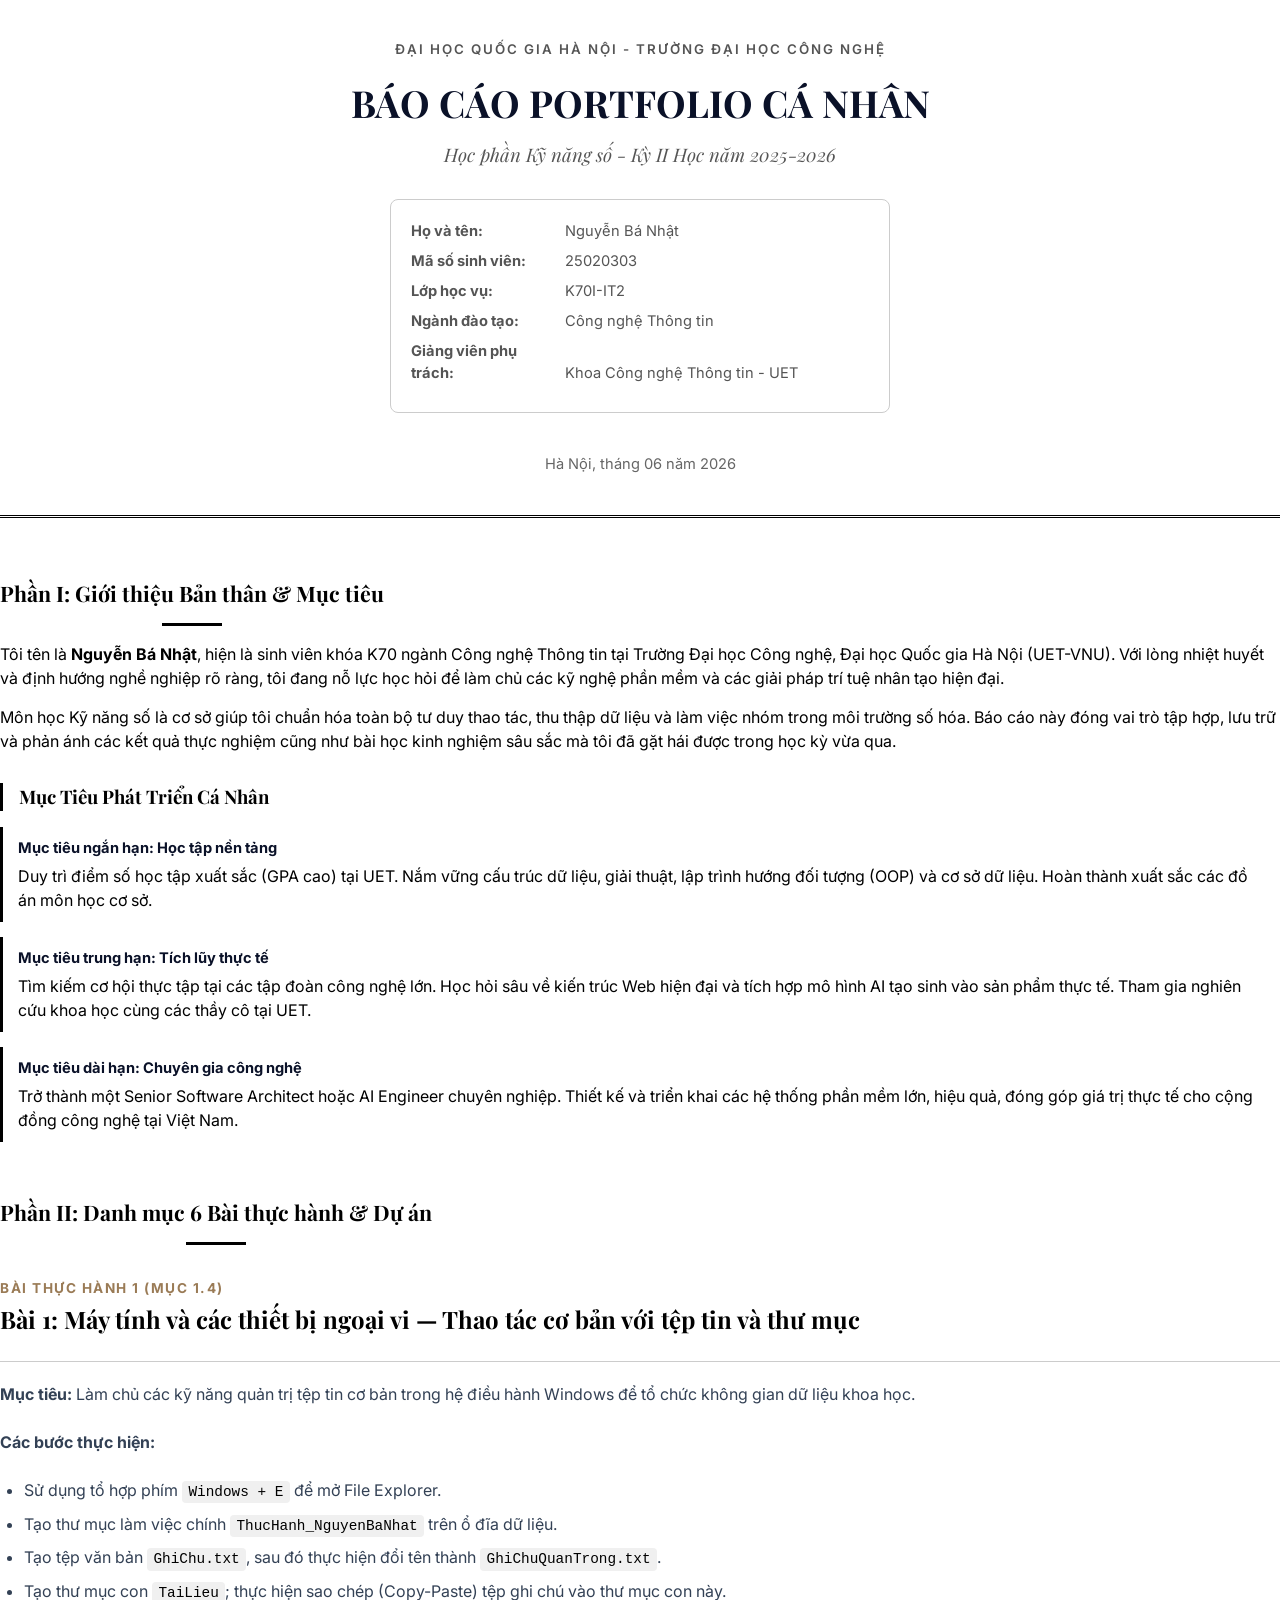
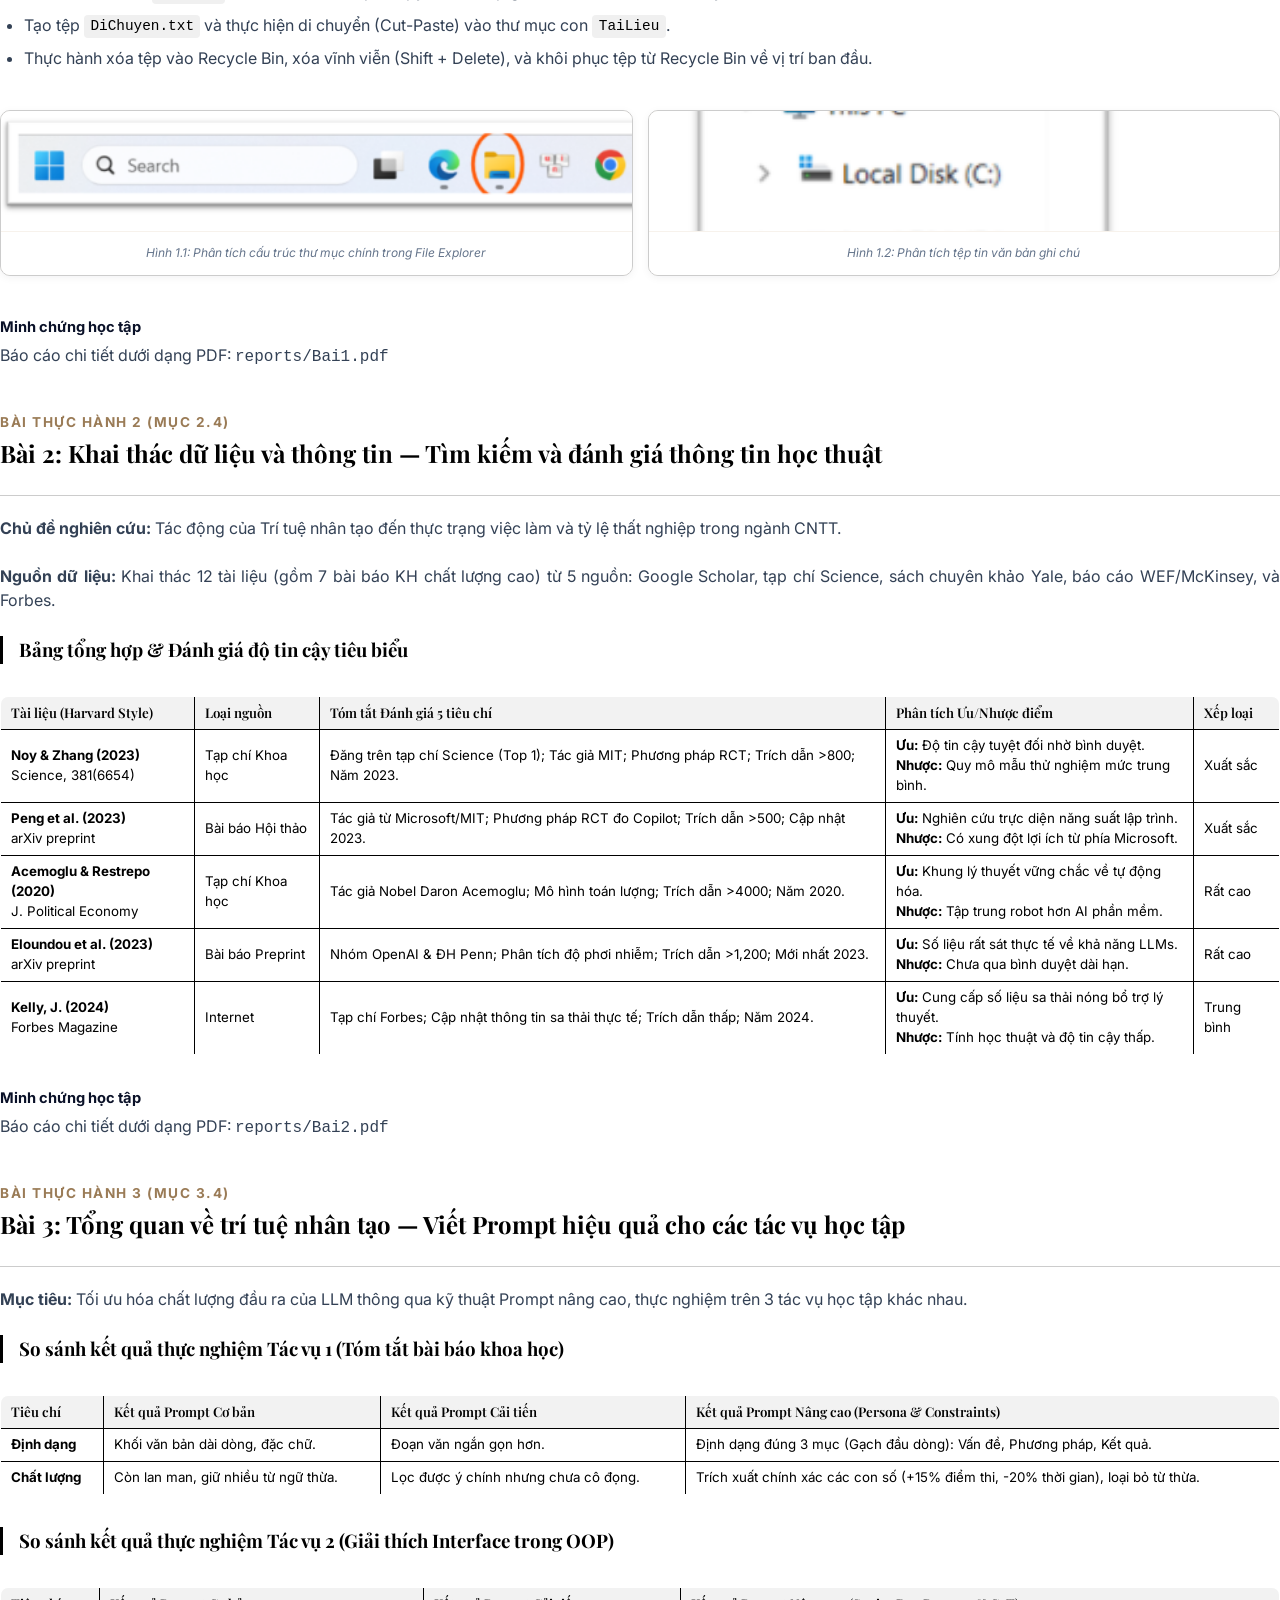
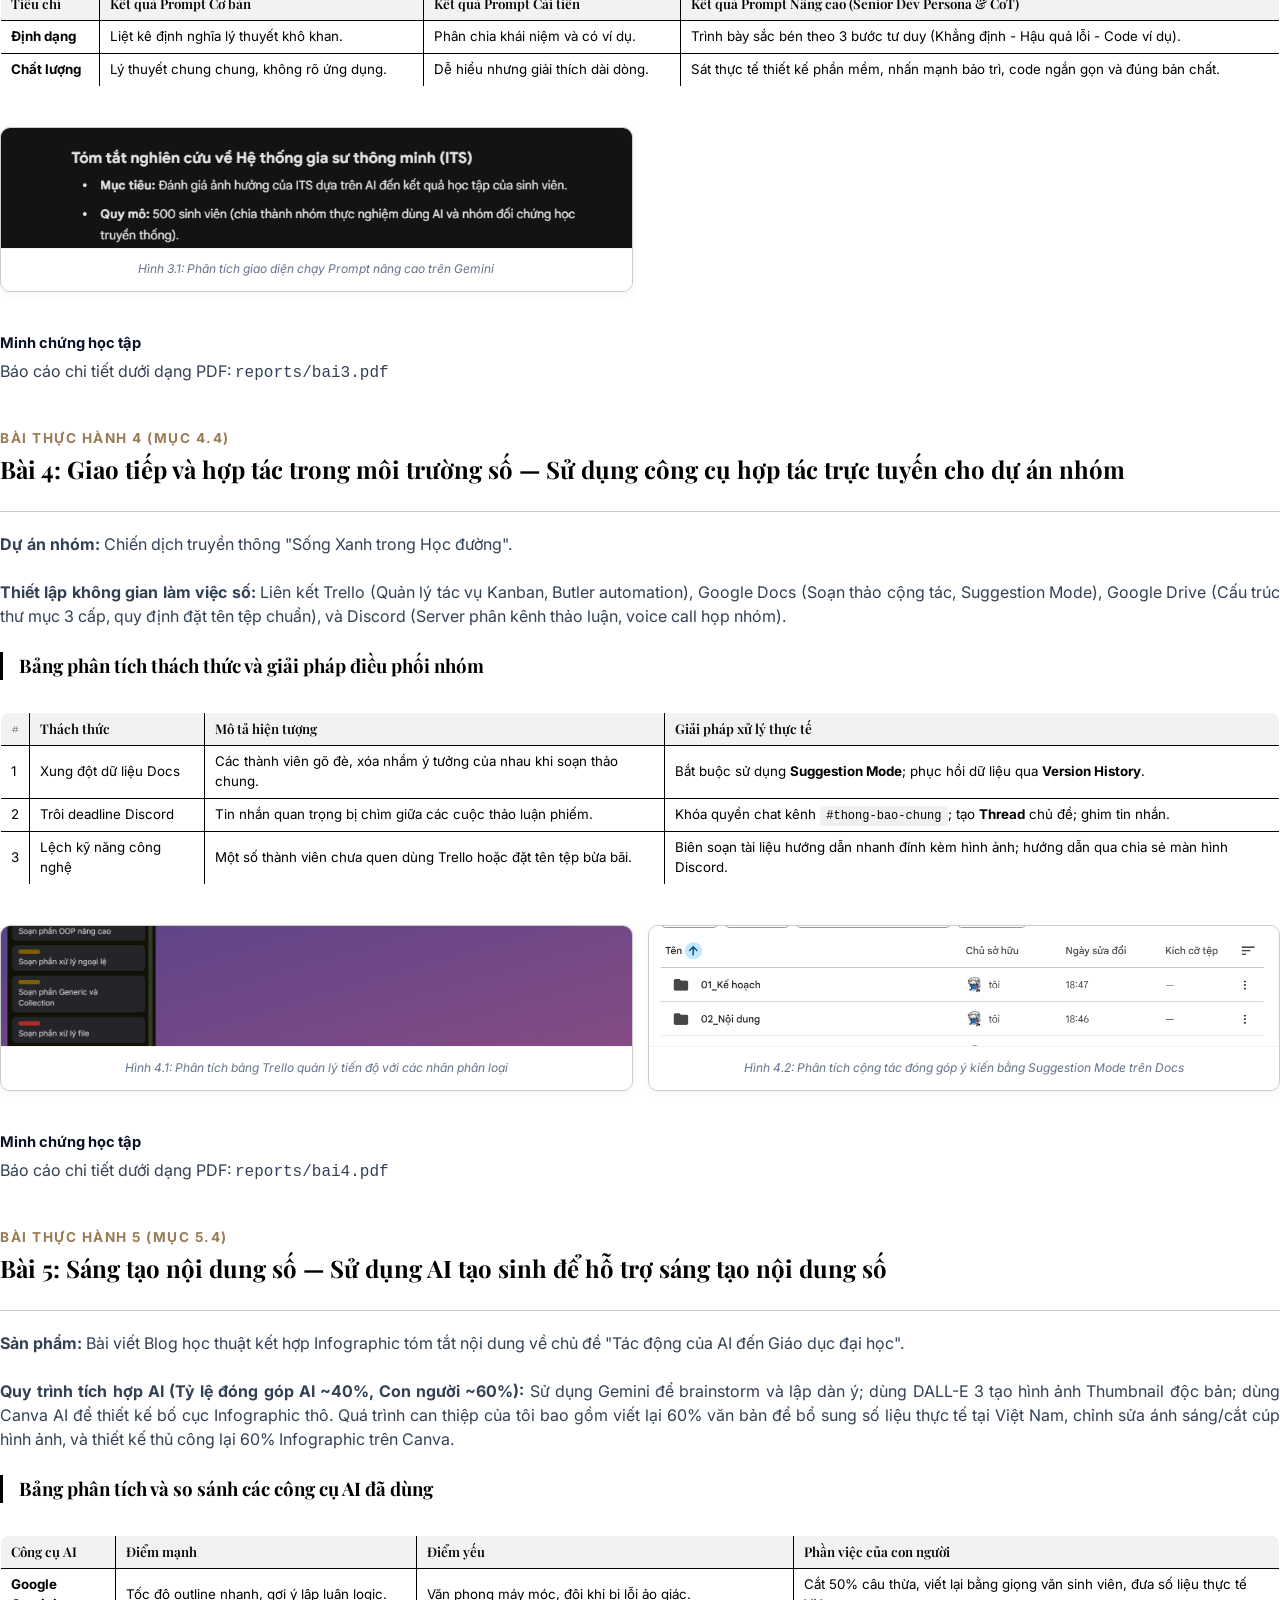
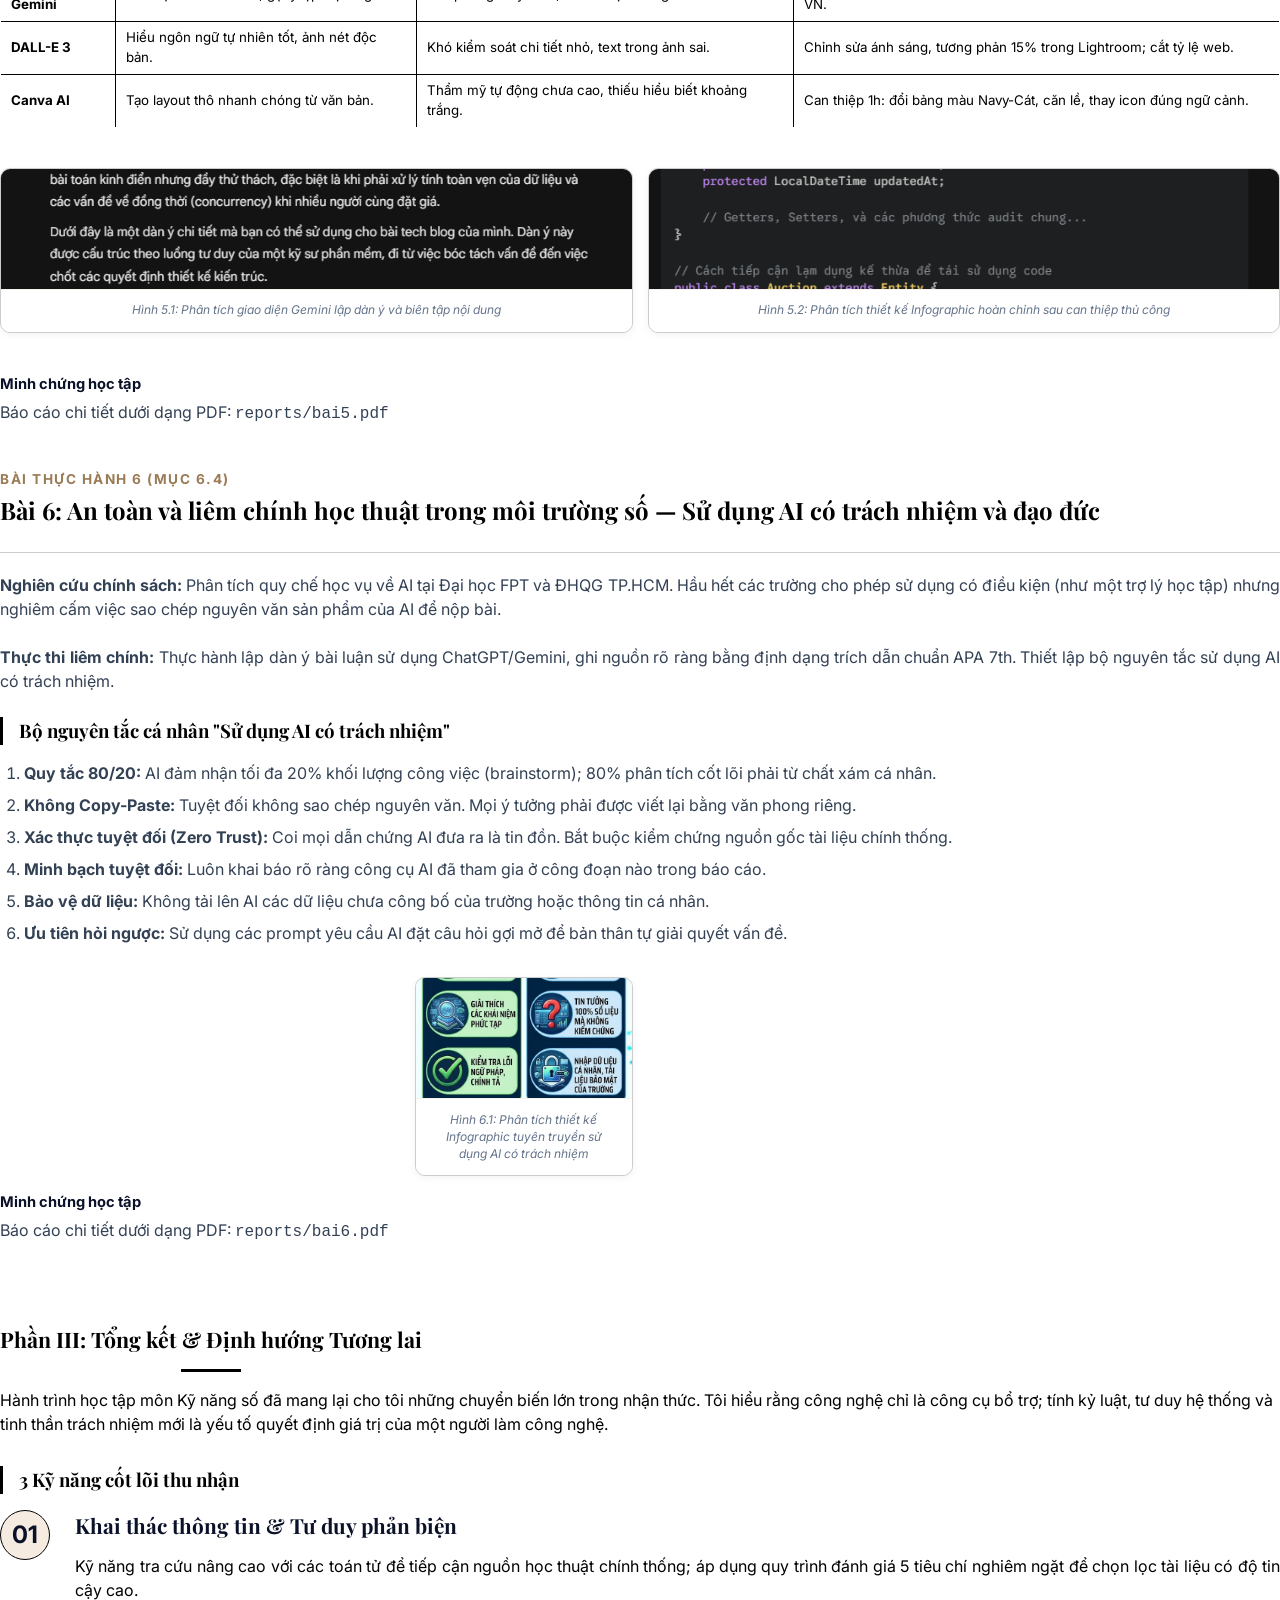
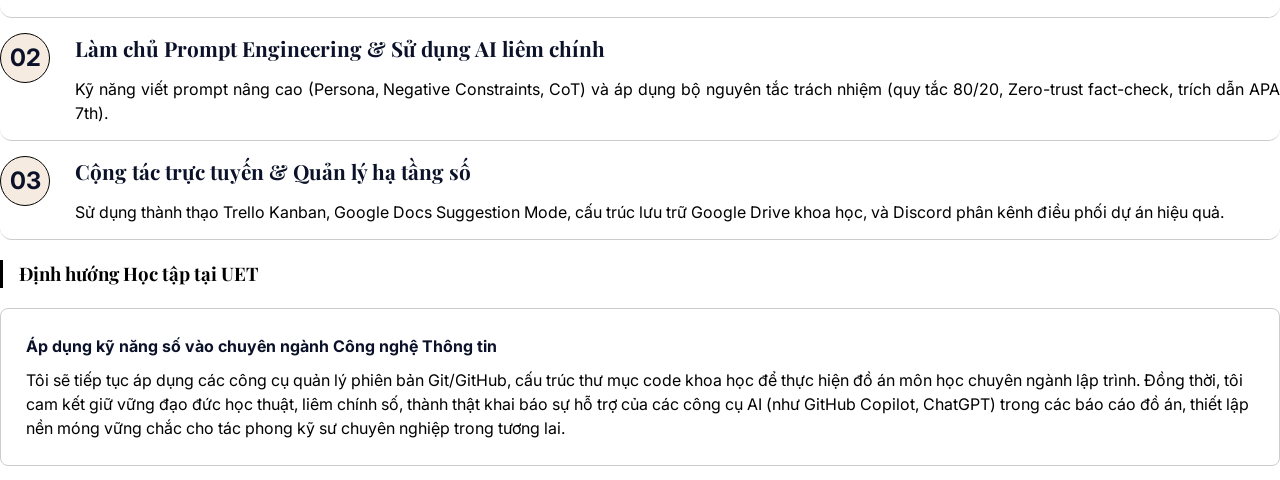
==== commit a46131ad: "chore: update figure titles to analysis/design and add report PDF links" ====
--- a/pdf-export.html
+++ b/pdf-export.html
@@ -117,13 +117,15 @@
           <div class="image-gallery">
             <div class="image-container">
               <img src="images/bai1_image1.png" alt="Mở File Explorer">
-              <div class="image-caption">Hình 1.1: Tạo thư mục chính trong File Explorer</div>
+              <div class="image-caption">Hình 1.1: Phân tích cấu trúc thư mục chính trong File Explorer</div>
             </div>
             <div class="image-container">
               <img src="images/bai1_image2.png" alt="Tạo tệp và đổi tên">
-              <div class="image-caption">Hình 1.2: Tạo tệp tin văn bản ghi chú</div>
-            </div>
-          </div>
+              <div class="image-caption">Hình 1.2: Phân tích tệp tin văn bản ghi chú</div>
+            </div>
+          </div>
+          <h4 style="font-family: var(--font-sans); font-size: 11pt; font-weight: bold; margin-top: 15px; margin-bottom: 5px;">Minh chứng học tập</h4>
+          <p>Báo cáo chi tiết dưới dạng PDF: <span style="font-family: monospace;">reports/Bai1.pdf</span></p>
         </div>
       </article>
 
@@ -190,6 +192,8 @@
               </tbody>
             </table>
           </div>
+          <h4 style="font-family: var(--font-sans); font-size: 11pt; font-weight: bold; margin-top: 15px; margin-bottom: 5px;">Minh chứng học tập</h4>
+          <p>Báo cáo chi tiết dưới dạng PDF: <span style="font-family: monospace;">reports/Bai2.pdf</span></p>
         </div>
       </article>
 
@@ -263,9 +267,11 @@
           <div class="image-gallery">
             <div class="image-container">
               <img src="images/bai3_image1.png" alt="Giao diện Gemini Prompt">
-              <div class="image-caption">Hình 3.1: So sánh giao diện chạy Prompt nâng cao trên Gemini</div>
-            </div>
-          </div>
+              <div class="image-caption">Hình 3.1: Phân tích giao diện chạy Prompt nâng cao trên Gemini</div>
+            </div>
+          </div>
+          <h4 style="font-family: var(--font-sans); font-size: 11pt; font-weight: bold; margin-top: 15px; margin-bottom: 5px;">Minh chứng học tập</h4>
+          <p>Báo cáo chi tiết dưới dạng PDF: <span style="font-family: monospace;">reports/bai3.pdf</span></p>
         </div>
       </article>
 
@@ -318,13 +324,15 @@
           <div class="image-gallery">
             <div class="image-container">
               <img src="images/bai4_(2)_80d5d9b0c937e09552dcafcce8f8a5b0e832713e.png" alt="Trello Kanban">
-              <div class="image-caption">Hình 4.1: Bảng Trello quản lý tiến độ với các nhãn phân loại</div>
+              <div class="image-caption">Hình 4.1: Phân tích bảng Trello quản lý tiến độ với các nhãn phân loại</div>
             </div>
             <div class="image-container">
               <img src="images/bai4_(2)_13f76d329a7dc441f8fa4ffda34621fa7b4040cb.png" alt="Docs comments">
-              <div class="image-caption">Hình 4.2: Cộng tác đóng góp ý kiến bằng Suggestion Mode trên Docs</div>
-            </div>
-          </div>
+              <div class="image-caption">Hình 4.2: Phân tích cộng tác đóng góp ý kiến bằng Suggestion Mode trên Docs</div>
+            </div>
+          </div>
+          <h4 style="font-family: var(--font-sans); font-size: 11pt; font-weight: bold; margin-top: 15px; margin-bottom: 5px;">Minh chứng học tập</h4>
+          <p>Báo cáo chi tiết dưới dạng PDF: <span style="font-family: monospace;">reports/bai4.pdf</span></p>
         </div>
       </article>
 
@@ -377,13 +385,15 @@
           <div class="image-gallery">
             <div class="image-container">
               <img src="images/bai5-bao-cao-hoan-chinh_adabdca97a1362fccfc19e27cd3705e4e8fc357b.png" alt="Gemini prompt">
-              <div class="image-caption">Hình 5.1: Giao diện Gemini lập dàn ý và biên tập nội dung</div>
+              <div class="image-caption">Hình 5.1: Phân tích giao diện Gemini lập dàn ý và biên tập nội dung</div>
             </div>
             <div class="image-container">
               <img src="images/bai5-bao-cao-hoan-chinh_466dec86fec41b1c2113a55e6bddceabb9483af5.png" alt="Canva final design">
-              <div class="image-caption">Hình 5.2: Thiết kế Infographic hoàn chỉnh sau can thiệp thủ công</div>
-            </div>
-          </div>
+              <div class="image-caption">Hình 5.2: Phân tích thiết kế Infographic hoàn chỉnh sau can thiệp thủ công</div>
+            </div>
+          </div>
+          <h4 style="font-family: var(--font-sans); font-size: 11pt; font-weight: bold; margin-top: 15px; margin-bottom: 5px;">Minh chứng học tập</h4>
+          <p>Báo cáo chi tiết dưới dạng PDF: <span style="font-family: monospace;">reports/bai5.pdf</span></p>
         </div>
       </article>
 
@@ -412,9 +422,11 @@
           <div class="image-gallery" style="grid-template-columns: 1fr; max-width: 450px; margin: 2rem auto 0 auto;">
             <div class="image-container">
               <img src="images/bai6_image1.jpg" alt="AI Ethics Infographic" style="height: auto; max-height: 500px; object-fit: contain;">
-              <div class="image-caption">Hình 6.1: Thiết kế Infographic tuyên truyền sử dụng AI có trách nhiệm</div>
-            </div>
-          </div>
+              <div class="image-caption">Hình 6.1: Phân tích thiết kế Infographic tuyên truyền sử dụng AI có trách nhiệm</div>
+            </div>
+          </div>
+          <h4 style="font-family: var(--font-sans); font-size: 11pt; font-weight: bold; margin-top: 15px; margin-bottom: 5px;">Minh chứng học tập</h4>
+          <p>Báo cáo chi tiết dưới dạng PDF: <span style="font-family: monospace;">reports/bai6.pdf</span></p>
         </div>
       </article>
     </section>
